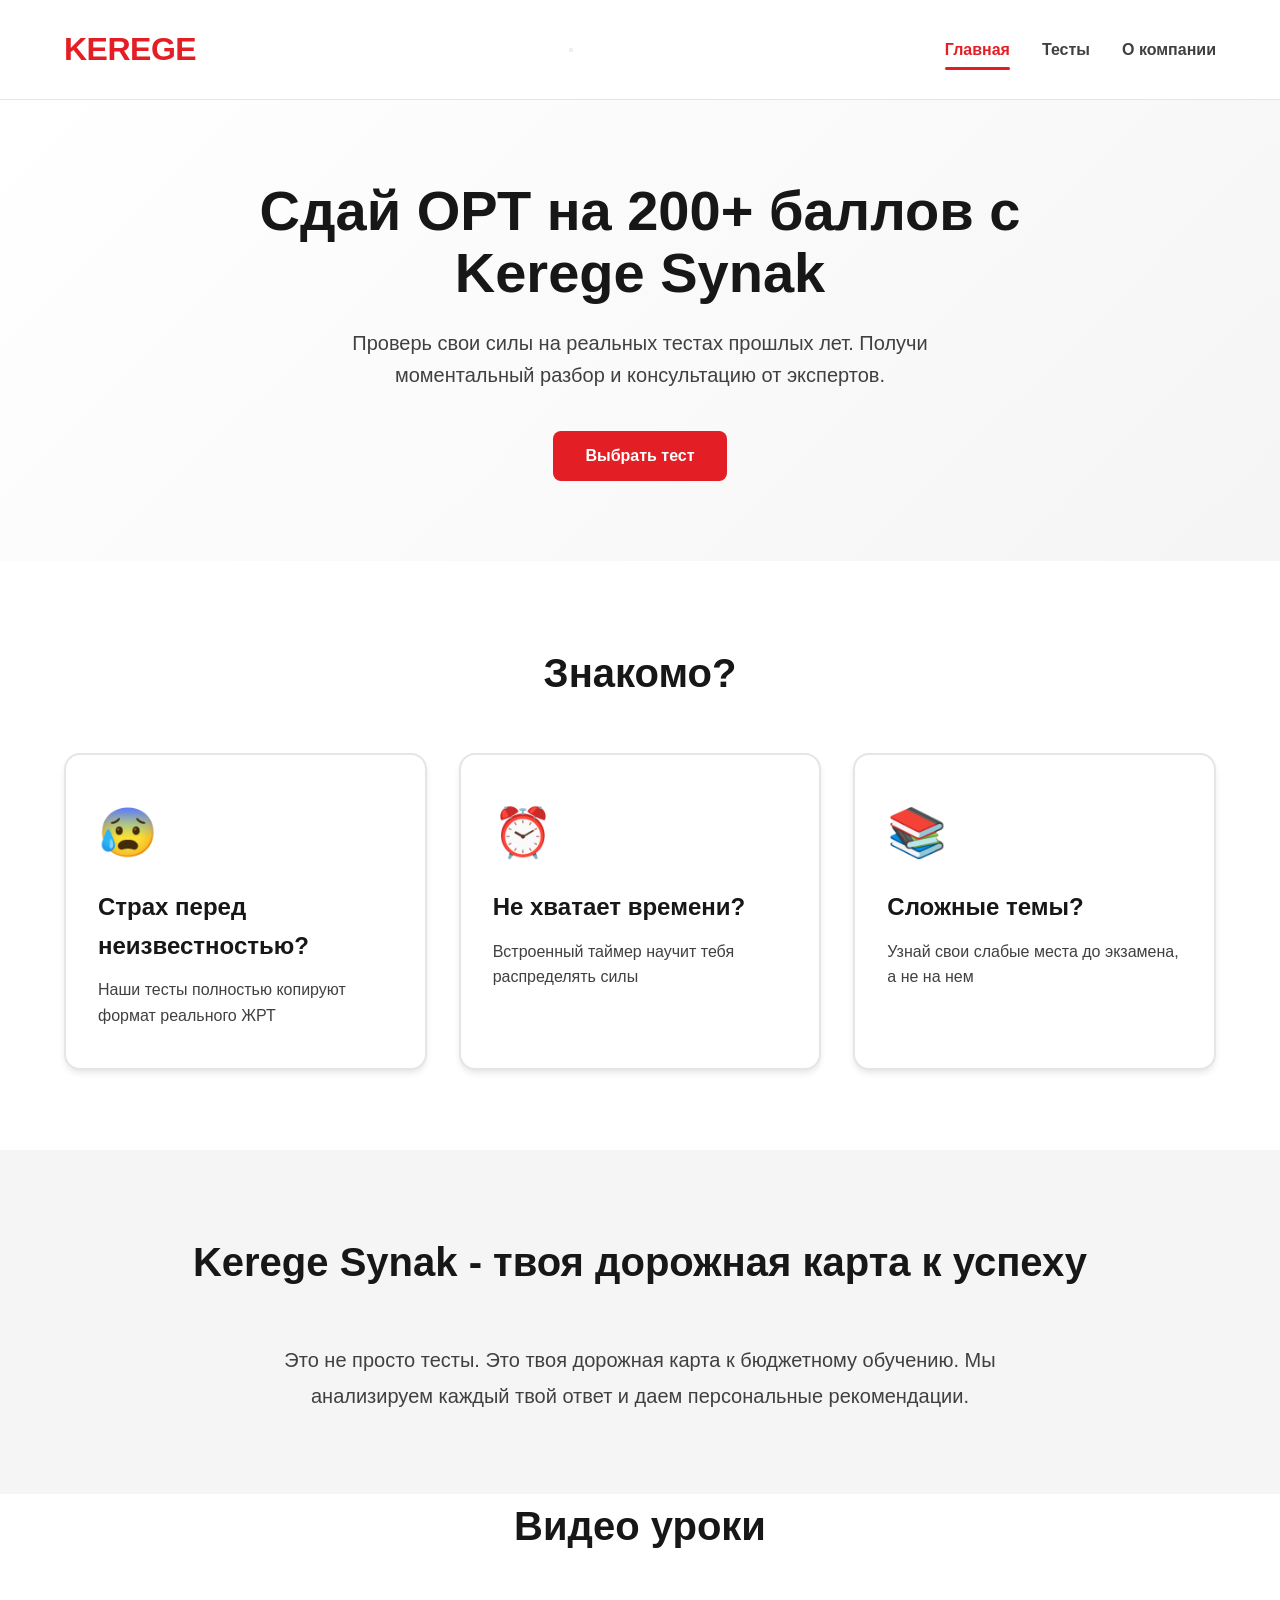
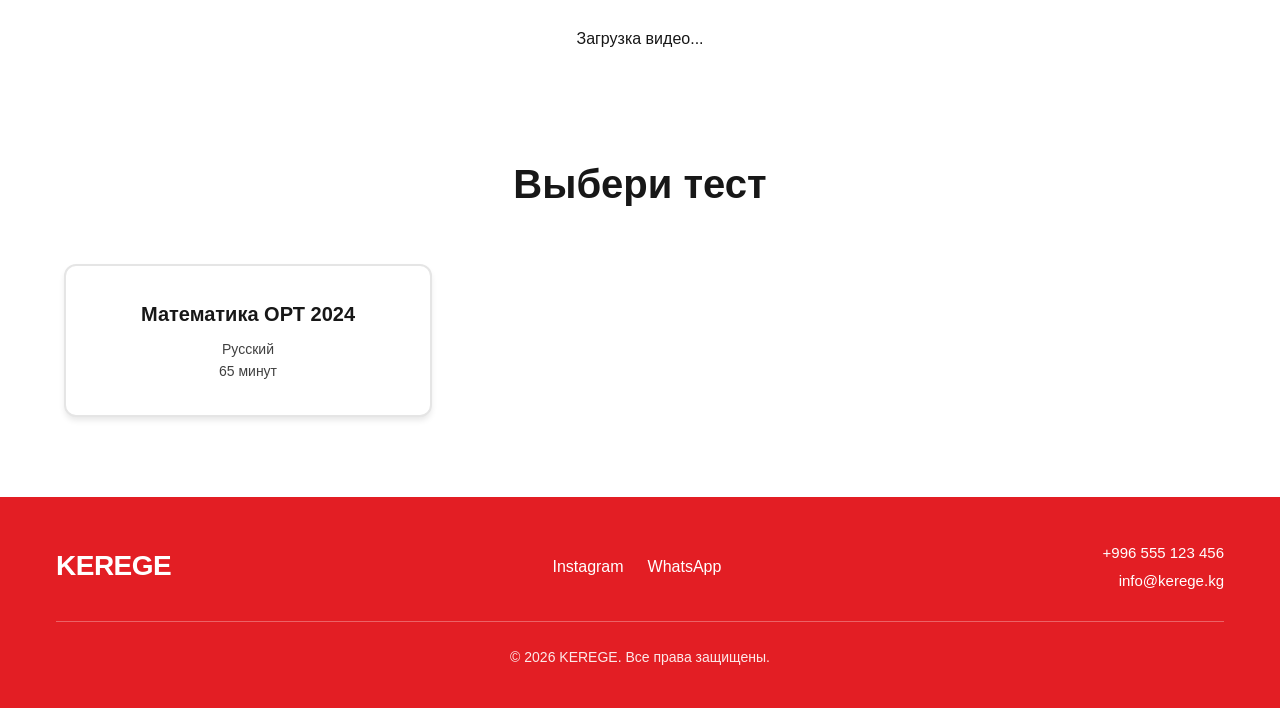
==== index.html @ 8075ab3e "Fix: Add password visibility toggle and improve admin login debugging" ====
<!DOCTYPE html>
<html lang="ru">

<head>
    <meta charset="UTF-8">
    <meta name="viewport" content="width=device-width, initial-scale=1.0">
    <meta http-equiv="Content-Security-Policy"
        content="default-src 'self'; script-src 'self' 'unsafe-eval' 'unsafe-inline' https://cdn.jsdelivr.net; style-src 'self' 'unsafe-inline' https://fonts.googleapis.com; font-src 'self' https://fonts.gstatic.com; img-src 'self' data: https:; connect-src 'self' https://*.supabase.co https://cdn.jsdelivr.net;">
    <title>KEREGE Synak - Подготовка к ОРТ</title>
    <meta name="description"
        content="Сдай ОРТ на 200+ баллов с KEREGE Synak. Проверь свои силы на реальных тестах прошлых лет.">
    <link rel="stylesheet" href="styles.css">
    <link rel="preconnect" href="https://fonts.googleapis.com">
    <link rel="preconnect" href="https://fonts.gstatic.com" crossorigin>
    <link href="https://fonts.googleapis.com/css2?family=Inter:wght@400;500;600;700;800&display=swap" rel="stylesheet">

    <!-- Supabase Client -->
    <script src="https://cdn.jsdelivr.net/npm/@supabase/supabase-js@2"></script>
</head>

<body>
    <!-- Landing Page -->
    <div id="landing-page" class="page active">
        <!-- Header -->
        <header class="header">
            <div class="container">
                <div class="header-content">
                    <div class="logo">KEREGE</div>

                    <!-- Burger Menu Button -->
                    <button class="burger-menu" onclick="toggleMobileMenu()" aria-label="Меню">
                        <span></span>
                        <span></span>
                        <span></span>
                    </button>

                    <nav class="nav-menu">
                        <a href="#" onclick="showHome()" class="nav-link active">Главная</a>
                        <a href="#tests" onclick="scrollToTests()" class="nav-link">Тесты</a>
                        <a href="#about" onclick="showAbout()" class="nav-link">О компании</a>
                    </nav>
                </div>
            </div>
        </header>

        <!-- Hero Section -->
        <section class="hero">
            <div class="container">
                <h1 class="hero-title">Сдай ОРТ на 200+ баллов с Kerege Synak</h1>
                <p class="hero-subtitle">Проверь свои силы на реальных тестах прошлых лет. Получи моментальный разбор и
                    консультацию от экспертов.</p>
                <button class="btn btn-primary" onclick="scrollToTests()">Выбрать тест</button>
            </div>
        </section>

        <!-- Problems Section -->
        <section class="problems">
            <div class="container">
                <h2 class="section-title">Знакомо?</h2>
                <div class="cards-grid">
                    <div class="card">
                        <div class="card-icon">😰</div>
                        <h3 class="card-title">Страх перед неизвестностью?</h3>
                        <p class="card-text">Наши тесты полностью копируют формат реального ЖРТ</p>
                    </div>
                    <div class="card">
                        <div class="card-icon">⏰</div>
                        <h3 class="card-title">Не хватает времени?</h3>
                        <p class="card-text">Встроенный таймер научит тебя распределять силы</p>
                    </div>
                    <div class="card">
                        <div class="card-icon">📚</div>
                        <h3 class="card-title">Сложные темы?</h3>
                        <p class="card-text">Узнай свои слабые места до экзамена, а не на нем</p>
                    </div>
                </div>
            </div>
        </section>

        <!-- Solution Section -->
        <section class="solution">
            <div class="container">
                <h2 class="section-title">Kerege Synak - твоя дорожная карта к успеху</h2>
                <p class="solution-text">Это не просто тесты. Это твоя дорожная карта к бюджетному обучению. Мы
                    анализируем каждый твой ответ и даем персональные рекомендации.</p>
            </div>
        </section>
        <!-- Video Section -->
        <section class="video-section" id="videos-section">
            <div class="container">
                <h2 class="section-title">Видео уроки</h2>
                <div id="videos-list" class="videos-grid">
                    <div class="video-card" style="padding: 20px; text-align: center;">
                        <p>Загрузка видео...</p>
                    </div>
                </div>
            </div>
        </section>

        <!-- Test Selection Section -->
        <section class="test-selection" id="test-selection">
            <div class="container">
                <h2 class="section-title">Выбери тест</h2>
                <div id="tests-list" class="tests-grid">
                    <div class="test-card loading">
                        <p>Загрузка тестов...</p>
                    </div>
                </div>
            </div>
        </section>
    </div>

    <!-- About Company Page -->
    <div id="about-page" class="page">
        <!-- Header -->
        <header class="header">
            <div class="container">
                <div class="header-content">
                    <div class="logo">Kerege</div>

                    <!-- Burger Menu Button -->
                    <button class="burger-menu" onclick="toggleMobileMenu()" aria-label="Меню">
                        <span></span>
                        <span></span>
                        <span></span>
                    </button>

                    <nav class="nav-menu">
                        <a href="#" onclick="showHome()" class="nav-link">Главная</a>
                        <a href="#tests" onclick="scrollToTests()" class="nav-link">Тесты</a>
                        <a href="#about" onclick="showAbout()" class="nav-link active">О компании</a>
                    </nav>
                </div>
            </div>
        </header>

        <!-- About Hero -->
        <section class="about-hero">
            <div class="container">
                <div class="about-hero-content">
                    <h1 class="about-title">Центр подготовки «KEREGE»</h1>
                    <p class="about-slogan">Твой путь к успеху начинается здесь</p>
                </div>
            </div>
        </section>

        <!-- About Us Section -->
        <section class="about-us">
            <div class="container">
                <h2 class="section-title">О нас</h2>
                <div class="about-content">
                    <p class="about-description">
                        <strong>KEREGE</strong>- это профессиональный центр подготовки к ОРТ/ЖРТ, который
                        помогает
                        абитуриентам Кыргызстана успешно сдать экзамены и поступить в лучшие вузы страны.
                    </p>
                    <p class="about-description">
                        Наша миссия - сделать качественную подготовку к ОРТ доступной каждому студенту. Мы используем
                        реальные тесты прошлых лет, предоставляем детальный анализ результатов и индивидуальные
                        рекомендации для улучшения показателей.
                    </p>
                </div>

                <!-- Stats -->
                <div class="stats-grid">
                    <div class="stat-card">
                        <div class="stat-number">2020</div>
                        <div class="stat-label">Год основания</div>
                    </div>
                    <div class="stat-card">
                        <div class="stat-number">5+</div>
                        <div class="stat-label">Лет на рынке</div>
                    </div>
                    <div class="stat-card">
                        <div class="stat-number">1000+</div>
                        <div class="stat-label">Успешных выпускников</div>
                    </div>
                    <div class="stat-card">
                        <div class="stat-number">180+</div>
                        <div class="stat-label">Средний балл ОРТ</div>
                    </div>
                </div>
            </div>
        </section>

        <!-- Team Section -->
        <section class="team-section">
            <div class="container">
                <h2 class="section-title">Наша команда</h2>
                <p class="section-subtitle">Профессиональные преподаватели с многолетним опытом</p>

                <div class="team-grid">
                    <div class="team-card">
                        <div class="team-photo">
                            <div class="team-avatar">👨‍🏫</div>
                        </div>
                        <h3 class="team-name">Азамат Исаков</h3>
                        <p class="team-subject">Математика</p>
                        <p class="team-experience">10+ лет опыта</p>
                        <p class="team-achievement">Более 200 студентов набрали 190+ баллов</p>
                    </div>

                    <div class="team-card">
                        <div class="team-photo">
                            <div class="team-avatar">👩‍🏫</div>
                        </div>
                        <h3 class="team-name">Айгуль Токтогулова</h3>
                        <p class="team-subject">Логика и Аналогии</p>
                        <p class="team-experience">8+ лет опыта</p>
                        <p class="team-achievement">Автор уникальной методики решения аналогий</p>
                    </div>

                    <div class="team-card">
                        <div class="team-photo">
                            <div class="team-avatar">👨‍💼</div>
                        </div>
                        <h3 class="team-name">Бекжан Осмонов</h3>
                        <p class="team-subject">Методист и координатор</p>
                        <p class="team-experience">12+ лет опыта</p>
                        <p class="team-achievement">Разработал систему персонализированной подготовки</p>
                    </div>

                    <div class="team-card">
                        <div class="team-photo">
                            <div class="team-avatar">👩‍💻</div>
                        </div>
                        <h3 class="team-name">Гульнара Асанова</h3>
                        <p class="team-subject">Чтение и Грамматика</p>
                        <p class="team-experience">7+ лет опыта</p>
                        <p class="team-achievement">Эксперт по текстовым заданиям ОРТ</p>
                    </div>
                </div>
            </div>
        </section>

        <!-- Contact Section -->
        <section class="contact-section">
            <div class="container">
                <div class="contact-content">
                    <h2 class="section-title">Свяжитесь с нами</h2>
                    <p class="contact-subtitle">Готовы начать подготовку? Мы всегда на связи!</p>

                    <div class="social-links">
                        <a href="https://instagram.com/kerege.synak" target="_blank" class="social-link instagram">
                            <svg width="24" height="24" viewBox="0 0 24 24" fill="currentColor">
                                <path
                                    d="M12 2.163c3.204 0 3.584.012 4.85.07 3.252.148 4.771 1.691 4.919 4.919.058 1.265.069 1.645.069 4.849 0 3.205-.012 3.584-.069 4.849-.149 3.225-1.664 4.771-4.919 4.919-1.266.058-1.644.07-4.85.07-3.204 0-3.584-.012-4.849-.07-3.26-.149-4.771-1.699-4.919-4.92-.058-1.265-.07-1.644-.07-4.849 0-3.204.013-3.583.07-4.849.149-3.227 1.664-4.771 4.919-4.919 1.266-.057 1.645-.069 4.849-.069zm0-2.163c-3.259 0-3.667.014-4.947.072-4.358.2-6.78 2.618-6.98 6.98-.059 1.281-.073 1.689-.073 4.948 0 3.259.014 3.668.072 4.948.2 4.358 2.618 6.78 6.98 6.98 1.281.058 1.689.072 4.948.072 3.259 0 3.668-.014 4.948-.072 4.354-.2 6.782-2.618 6.979-6.98.059-1.28.073-1.689.073-4.948 0-3.259-.014-3.667-.072-4.947-.196-4.354-2.617-6.78-6.979-6.98-1.281-.059-1.69-.073-4.949-.073zm0 5.838c-3.403 0-6.162 2.759-6.162 6.162s2.759 6.163 6.162 6.163 6.162-2.759 6.162-6.163c0-3.403-2.759-6.162-6.162-6.162zm0 10.162c-2.209 0-4-1.79-4-4 0-2.209 1.791-4 4-4s4 1.791 4 4c0 2.21-1.791 4-4 4zm6.406-11.845c-.796 0-1.441.645-1.441 1.44s.645 1.44 1.441 1.44c.795 0 1.439-.645 1.439-1.44s-.644-1.44-1.439-1.44z" />
                            </svg>
                            Instagram
                        </a>
                        <a href="https://wa.me/996555123456" target="_blank" class="social-link whatsapp">
                            <svg width="24" height="24" viewBox="0 0 24 24" fill="currentColor">
                                <path
                                    d="M17.472 14.382c-.297-.149-1.758-.867-2.03-.967-.273-.099-.471-.148-.67.15-.197.297-.767.966-.94 1.164-.173.199-.347.223-.644.075-.297-.15-1.255-.463-2.39-1.475-.883-.788-1.48-1.761-1.653-2.059-.173-.297-.018-.458.13-.606.134-.133.298-.347.446-.52.149-.174.198-.298.298-.497.099-.198.05-.371-.025-.52-.075-.149-.669-1.612-.916-2.207-.242-.579-.487-.5-.669-.51-.173-.008-.371-.01-.57-.01-.198 0-.52.074-.792.372-.272.297-1.04 1.016-1.04 2.479 0 1.462 1.065 2.875 1.213 3.074.149.198 2.096 3.2 5.077 4.487.709.306 1.262.489 1.694.625.712.227 1.36.195 1.871.118.571-.085 1.758-.719 2.006-1.413.248-.694.248-1.289.173-1.413-.074-.124-.272-.198-.57-.347m-5.421 7.403h-.004a9.87 9.87 0 01-5.031-1.378l-.361-.214-3.741.982.998-3.648-.235-.374a9.86 9.86 0 01-1.51-5.26c.001-5.45 4.436-9.884 9.888-9.884 2.64 0 5.122 1.03 6.988 2.898a9.825 9.825 0 012.893 6.994c-.003 5.45-4.437 9.884-9.885 9.884m8.413-18.297A11.815 11.815 0 0012.05 0C5.495 0 .16 5.335.157 11.892c0 2.096.547 4.142 1.588 5.945L.057 24l6.305-1.654a11.882 11.882 0 005.683 1.448h.005c6.554 0 11.89-5.335 11.893-11.893a11.821 11.821 0 00-3.48-8.413Z" />
                            </svg>
                            WhatsApp
                        </a>
                    </div>

                    <a href="tel:+996555123456" class="btn btn-primary btn-call">
                        <svg width="24" height="24" viewBox="0 0 24 24" fill="currentColor" style="margin-right: 8px;">
                            <path
                                d="M20.01 15.38c-1.23 0-2.42-.2-3.53-.56-.35-.12-.74-.03-1.01.24l-1.57 1.97c-2.83-1.35-5.48-3.9-6.89-6.83l1.95-1.66c.27-.28.35-.67.24-1.02-.37-1.11-.56-2.3-.56-3.53 0-.54-.45-.99-.99-.99H4.19C3.65 3 3 3.24 3 3.99 3 13.28 10.73 21 20.01 21c.71 0 .99-.63.99-1.18v-3.45c0-.54-.45-.99-.99-.99z" />
                        </svg>
                        Позвонить сейчас
                    </a>

                    <p class="contact-info">+996 555 123 456</p>
                    <p class="contact-address">г. Бишкек, ул. Примерная, 123</p>
                </div>
            </div>
        </section>
    </div>

    <!-- Lead Form Modal -->
    <div id="lead-modal" class="modal">
        <div class="modal-content">
            <span class="close" onclick="closeLeadForm()">&times;</span>
            <h2 class="modal-title">Начни свой путь к успеху</h2>
            <p class="modal-subtitle">Чтобы начать, заполни данные. Мы отправим подробный анализ твоих результатов тебе
                в WhatsApp</p>
            <form id="lead-form" onsubmit="submitLeadForm(event)">
                <div class="form-group">
                    <label for="firstName">Имя</label>
                    <input type="text" id="firstName" name="firstName" required>
                </div>
                <div class="form-group">
                    <label for="lastName">Фамилия</label>
                    <input type="text" id="lastName" name="lastName" required>
                </div>
                <div class="form-group">
                    <label for="whatsapp">Номер WhatsApp</label>
                    <input type="tel" id="whatsapp" name="whatsapp" placeholder="+996 ___ __ __ __" required>
                </div>
                <button type="submit" class="btn btn-primary">Начать тест</button>
            </form>
        </div>
    </div>

    <!-- Test Interface -->
    <div id="test-page" class="page">
        <div class="test-header">
            <div class="container">
                <div class="test-info">
                    <h2 id="test-title">Тест</h2>
                    <div class="timer" id="timer">45:00</div>
                </div>
            </div>
        </div>
        <div class="test-container">
            <div class="test-image-section">
                <img id="test-image" src="" alt="Тест" onclick="zoomImage()">
                <div id="image-modal" class="image-modal" onclick="closeZoom()">
                    <span class="close-zoom">&times;</span>
                    <img id="zoomed-image" src="" alt="Увеличенное изображение">
                </div>
            </div>
            <div class="answer-section">
                <h3>Введите ваши ответы</h3>
                <div id="answer-grid" class="answer-grid">
                    <!-- Generated dynamically -->
                </div>
                <button class="btn btn-primary" onclick="submitTest()">Завершить тест</button>
            </div>
        </div>
    </div>

    <!-- jsPDF for Certificates -->

    <!-- Admin Panel -->
    <div id="admin-page" class="page">
        <div class="admin-container">
            <div class="admin-header">
                <h1>Админ-панель Kerege</h1>
                <button class="btn btn-secondary" onclick="redirectToLanding()">На главную</button>
            </div>

            <div id="admin-login" class="admin-login">
                <h2>Вход в админ-панель</h2>
                <form onsubmit="adminLogin(event)">
                    <div class="form-group">
                        <label for="admin-password">Пароль</label>
                        <div style="position: relative;">
                            <input type="password" id="admin-password" required style="padding-right: 45px;">
                            <button type="button" onclick="togglePasswordVisibility()"
                                style="position: absolute; right: 10px; top: 50%; transform: translateY(-50%); background: none; border: none; cursor: pointer; font-size: 18px; padding: 5px;">
                                <span id="password-toggle-icon">👁️</span>
                            </button>
                        </div>
                    </div>
                    <button type="submit" class="btn btn-primary">Войти</button>
                </form>
            </div>

            <div id="admin-content" class="admin-content" style="display: none;">

                <!-- CRM / Results Section -->
                <div class="admin-section">
                    <h2>📊 Результаты студентов (CRM)</h2>
                    <div class="crm-controls" style="display: flex; gap: 10px; margin-bottom: 20px;">
                        <input type="text" id="crm-search" placeholder="Поиск по имени или телефону..."
                            onkeyup="filterResults()"
                            style="padding: 10px; flex: 1; border: 1px solid #ddd; border-radius: 6px;">
                        <button class="btn btn-primary" onclick="loadStudentResults()">Обновить</button>
                    </div>
                    <div class="table-container" style="overflow-x: auto;">
                        <table id="results-table" style="width: 100%; border-collapse: collapse;">
                            <thead>
                                <tr style="background: #f5f5f5; text-align: left;">
                                    <th style="padding: 12px; border-bottom: 2px solid #ddd;">Дата</th>
                                    <th style="padding: 12px; border-bottom: 2px solid #ddd;">Студент</th>
                                    <th style="padding: 12px; border-bottom: 2px solid #ddd;">Родитель</th>
                                    <th style="padding: 12px; border-bottom: 2px solid #ddd;">Регион</th>
                                    <th style="padding: 12px; border-bottom: 2px solid #ddd;">Тест</th>
                                    <th style="padding: 12px; border-bottom: 2px solid #ddd;">Балл ОРТ</th>
                                    <th style="padding: 12px; border-bottom: 2px solid #ddd;">Действия</th>
                                </tr>
                            </thead>
                            <tbody id="results-body">
                                <!-- Populated via JS -->
                            </tbody>
                        </table>
                    </div>
                </div>

                <div class="admin-section">
                    <h2>Загрузить новый тест</h2>
                    <form id="upload-test-form" onsubmit="uploadTest(event)">
                        <div class="form-group">
                            <label for="test-name">Название теста</label>
                            <input type="text" id="test-name" required placeholder="Например: Математика 2024">
                        </div>
                        <div class="form-group">
                            <label for="test-language">Язык</label>
                            <select id="test-language" required>
                                <option value="RU">Русский</option>
                                <option value="KG">Кыргызский</option>
                            </select>
                        </div>
                        <div class="form-group">
                            <label for="test-duration">Длительность (минуты)</label>
                            <input type="number" id="test-duration" required value="45" min="1">
                        </div>
                        <div class="form-group">
                            <label for="test-photo">Фото теста</label>
                            <input type="file" id="test-photo" accept="image/*" required>
                        </div>
                        <div class="form-group">
                            <label for="answer-key">Ключ ответов (через запятую, например: A,B,C,D,E,A,B...)</label>
                            <textarea id="answer-key" required placeholder="A,B,C,D,E,A,B,C,D,E" rows="3"></textarea>
                        </div>

                        <!-- ORT-Specific Fields -->
                        <div class="form-group">
                            <label for="test-type">Тип теста (ORT структура)</label>
                            <select id="test-type">
                                <option value="standard">Стандартный (без разделов)</option>
                                <option value="math">Математика ОРТ (2 части + перерыв)</option>
                                <option value="kyrgyz">Кыргызский язык (3 раздела + перерывы)</option>
                            </select>
                        </div>

                        <div class="form-group">
                            <label for="question-topics">Темы вопросов (JSON массив)</label>
                            <textarea id="question-topics" placeholder='["Алгебра","Геометрия","Дроби",...]'
                                rows="2"></textarea>
                            <small style="color: #666; font-size: 12px;">Опционально: список тем для каждого
                                вопроса</small>
                        </div>

                        <div class="form-group">
                            <label for="question-weights">Веса вопросов (JSON массив)</label>
                            <textarea id="question-weights" placeholder='[1,1,2,1,1,...]' rows="2"></textarea>
                            <small style="color: #666; font-size: 12px;">Опционально: вес каждого вопроса (по умолчанию
                                1)</small>
                        </div>

                        <button type="submit" class="btn btn-primary">Загрузить тест</button>
                    </form>
                </div>

                <div class="admin-section">
                    <h2>Загруженные тесты</h2>
                    <div id="admin-tests-list">
                        <p>Загрузка...</p>
                    </div>
                </div>

                <!-- Video Management Section -->
                <div class="admin-section" style="margin-top: 40px; border-top: 1px solid #eee; padding-top: 20px;">
                    <h2>Управление видео уроками</h2>
                    <div class="admin-form-container">
                        <form id="video-form" onsubmit="event.preventDefault(); saveVideo()">
                            <div class="form-group">
                                <label>Название видео</label>
                                <input type="text" id="video-title" required
                                    placeholder="Например: Разбор математики 2024">
                            </div>
                            <div class="form-group">
                                <label>Ссылка на YouTube</label>
                                <input type="text" id="video-url" required placeholder="https://youtu.be/...">
                            </div>
                            <div class="form-group">
                                <label>Язык</label>
                                <select id="video-language">
                                    <option value="RU">Русский</option>
                                    <option value="KG">Кыргызча</option>
                                </select>
                            </div>
                            <button type="submit" class="btn btn-primary" style="background-color: #E31E24;">Добавить
                                видео</button>
                        </form>
                    </div>
                    <div id="admin-videos-list" style="margin-top: 20px;">
                        <p>Загрузка видео...</p>
                    </div>
                </div>
            </div>
        </div>
    </div>

    <!-- Success Modal -->
    <div id="success-modal" class="modal">
        <div class="modal-content success-content">
            <h2>✅ Готово!</h2>
            <p>Твой результат передан эксперту Kerege. Ожидай сообщение в WhatsApp</p>
            <button class="btn btn-primary" onclick="closeSuccessModal()">Вернуться на главную</button>
        </div>
    </div>

    <!-- Footer -->
    <footer class="footer">
        <div class="container">
            <div class="footer-content">
                <div class="footer-logo">Kerege</div>
                <div class="footer-links">
                    <a href="https://instagram.com/kerege.kg" target="_blank" class="footer-link">Instagram</a>
                    <a href="https://wa.me/996555123456" target="_blank" class="footer-link">WhatsApp</a>
                </div>
                <div class="footer-contact">
                    <p>+996 555 123 456</p>
                    <p>info@kerege.kg</p>
                </div>
            </div>
            <div class="footer-bottom">
                <p>&copy; 2026 KEREGE. Все права защищены.</p>
            </div>
        </div>
    </footer>

    <script src="https://cdn.jsdelivr.net/npm/jspdf@2.5.1/dist/jspdf.umd.min.js"></script>
    <script src="https://cdn.jsdelivr.net/npm/html2canvas@1.4.1/dist/html2canvas.min.js"></script>

    <!-- Supabase Client -->
    <script src="https://cdn.jsdelivr.net/npm/@supabase/supabase-js@2"></script>

    <!-- Scripts -->
    <script src="ort_functions.js"></script>
    <script src="success_modal.js"></script>
    <script src="app.js"></script>
    <script src="admin.js"></script>
</body>

</html>
---- styles.css ----
/* Reset and Base Styles */
* {
    margin: 0;
    padding: 0;
    box-sizing: border-box;
}

:root {
    --primary-red: #E31E24;
    --white: #FFFFFF;
    --black: #000000;
    --gray-100: #F5F5F5;
    --gray-200: #E5E5E5;
    --gray-300: #D4D4D4;
    --gray-700: #404040;
    --gray-900: #171717;
    --shadow-sm: 0 1px 2px 0 rgba(0, 0, 0, 0.05);
    --shadow-md: 0 4px 6px -1px rgba(0, 0, 0, 0.1);
    --shadow-lg: 0 10px 15px -3px rgba(0, 0, 0, 0.1);
    --shadow-xl: 0 20px 25px -5px rgba(0, 0, 0, 0.1);
}

body {
    font-family: 'Inter', -apple-system, BlinkMacSystemFont, 'Segoe UI', Roboto, sans-serif;
    background-color: var(--white);
    color: var(--gray-900);
    line-height: 1.6;
    overflow-x: hidden;
}

.container {
    max-width: 1200px;
    margin: 0 auto;
    padding: 0 24px;
}

/* Page Management */
.page {
    display: none;
}

.page.active {
    display: block;
}

/* Header */
.header {
    padding: 24px 0;
    border-bottom: 1px solid var(--gray-200);
}

.logo {
    font-size: 32px;
    font-weight: 800;
    color: var(--primary-red);
    letter-spacing: -0.5px;
}

/* Hero Section */
.hero {
    padding: 80px 0;
    text-align: center;
    background: linear-gradient(135deg, var(--white) 0%, var(--gray-100) 100%);
}

.hero-title {
    font-size: 56px;
    font-weight: 800;
    line-height: 1.1;
    margin-bottom: 24px;
    color: var(--gray-900);
    max-width: 900px;
    margin-left: auto;
    margin-right: auto;
}

.hero-subtitle {
    font-size: 20px;
    color: var(--gray-700);
    max-width: 700px;
    margin: 0 auto 40px;
    line-height: 1.6;
}

/* Buttons */
.btn {
    padding: 16px 32px;
    font-size: 16px;
    font-weight: 600;
    border: none;
    border-radius: 8px;
    cursor: pointer;
    transition: all 0.3s ease;
    font-family: inherit;
}

.btn-primary {
    background-color: var(--primary-red);
    color: var(--white);
}

.btn-primary:hover {
    background-color: #C01A1F;
    transform: translateY(-2px);
    box-shadow: var(--shadow-lg);
}

.btn-secondary {
    background-color: var(--gray-200);
    color: var(--gray-900);
}

.btn-secondary:hover {
    background-color: var(--gray-300);
}

/* Sections */
.section-title {
    font-size: 40px;
    font-weight: 700;
    text-align: center;
    margin-bottom: 48px;
    color: var(--gray-900);
}

.problems {
    padding: 80px 0;
}

.cards-grid {
    display: grid;
    grid-template-columns: repeat(auto-fit, minmax(300px, 1fr));
    gap: 32px;
}

.card {
    background: var(--white);
    padding: 40px 32px;
    border-radius: 16px;
    box-shadow: var(--shadow-md);
    transition: all 0.3s ease;
    border: 2px solid var(--gray-200);
}

.card:hover {
    transform: translateY(-8px);
    box-shadow: var(--shadow-xl);
    border-color: var(--primary-red);
}

.card-icon {
    font-size: 48px;
    margin-bottom: 16px;
}

.card-title {
    font-size: 24px;
    font-weight: 700;
    margin-bottom: 12px;
    color: var(--gray-900);
}

.card-text {
    font-size: 16px;
    color: var(--gray-700);
    line-height: 1.6;
}

/* Solution Section */
.solution {
    padding: 80px 0;
    background-color: var(--gray-100);
}

.solution-text {
    font-size: 20px;
    text-align: center;
    max-width: 800px;
    margin: 0 auto;
    color: var(--gray-700);
    line-height: 1.8;
}

/* Test Selection */
.test-selection {
    padding: 80px 0;
}

.tests-grid {
    display: grid;
    grid-template-columns: repeat(auto-fill, minmax(280px, 1fr));
    gap: 24px;
}

.test-card {
    background: var(--white);
    padding: 32px 24px;
    border-radius: 12px;
    box-shadow: var(--shadow-md);
    cursor: pointer;
    transition: all 0.3s ease;
    border: 2px solid var(--gray-200);
    text-align: center;
}

.test-card:hover {
    transform: translateY(-4px);
    box-shadow: var(--shadow-lg);
    border-color: var(--primary-red);
}

.test-card h3 {
    font-size: 20px;
    font-weight: 700;
    margin-bottom: 8px;
    color: var(--gray-900);
}

.test-card p {
    font-size: 14px;
    color: var(--gray-700);
}

.test-card.loading {
    cursor: default;
}

.test-card.loading:hover {
    transform: none;
    border-color: var(--gray-200);
}

/* Modal */
.modal {
    display: none;
    position: fixed;
    z-index: 1000;
    left: 0;
    top: 0;
    width: 100%;
    height: 100%;
    background-color: rgba(0, 0, 0, 0.5);
    backdrop-filter: blur(4px);
}

.modal.active {
    display: flex;
    align-items: center;
    justify-content: center;
}

.modal-content {
    background-color: var(--white);
    padding: 48px;
    border-radius: 16px;
    max-width: 500px;
    width: 90%;
    box-shadow: var(--shadow-xl);
    position: relative;
    animation: slideUp 0.3s ease;
}

@keyframes slideUp {
    from {
        opacity: 0;
        transform: translateY(20px);
    }

    to {
        opacity: 1;
        transform: translateY(0);
    }
}

.close {
    position: absolute;
    right: 24px;
    top: 24px;
    font-size: 32px;
    font-weight: 300;
    color: var(--gray-700);
    cursor: pointer;
    transition: color 0.3s ease;
}

.close:hover {
    color: var(--primary-red);
}

.modal-title {
    font-size: 28px;
    font-weight: 700;
    margin-bottom: 12px;
    color: var(--gray-900);
}

.modal-subtitle {
    font-size: 16px;
    color: var(--gray-700);
    margin-bottom: 32px;
    line-height: 1.6;
}

/* Forms */
.form-group {
    margin-bottom: 24px;
}

.form-group label {
    display: block;
    font-weight: 600;
    margin-bottom: 8px;
    color: var(--gray-900);
}

.form-group input,
.form-group select,
.form-group textarea {
    width: 100%;
    padding: 12px 16px;
    font-size: 16px;
    border: 2px solid var(--gray-200);
    border-radius: 8px;
    font-family: inherit;
    transition: border-color 0.3s ease;
}

.form-group input:focus,
.form-group select:focus,
.form-group textarea:focus {
    outline: none;
    border-color: var(--primary-red);
}

.form-group textarea {
    resize: vertical;
}

/* Test Interface */
.test-header {
    background-color: var(--white);
    border-bottom: 2px solid var(--gray-200);
    padding: 24px 0;
    position: sticky;
    top: 0;
    z-index: 100;
}

.test-info {
    display: flex;
    justify-content: space-between;
    align-items: center;
}

.test-info h2 {
    font-size: 24px;
    font-weight: 700;
    color: var(--gray-900);
}

.timer {
    font-size: 32px;
    font-weight: 700;
    color: var(--primary-red);
    font-variant-numeric: tabular-nums;
}

.test-container {
    display: grid;
    grid-template-columns: 1fr 400px;
    gap: 32px;
    padding: 32px 24px;
    max-width: 1400px;
    margin: 0 auto;
}

.test-image-section {
    position: relative;
}

/* Test Container - 2 Panel Layout (Desktop) */
.test-container {
    display: grid;
    gap: 32px;
    padding: 32px 0;
    max-width: 1400px;
    /* Wider container for 2-panel */
    margin: 0 auto;
}

@media (min-width: 1024px) {
    .test-container {
        grid-template-columns: 60% 40%;
        height: calc(100vh - 80px);
        /* Subtract header height */
        overflow: hidden;
        align-items: start;
        padding-bottom: 0;
    }

    .test-image-section {
        height: 100%;
        overflow-y: auto;
        padding-right: 16px;
        /* Custom Scrollbar */
        scrollbar-width: thin;
        scrollbar-color: var(--gray-400) var(--gray-200);
    }

    .answer-section {
        height: 100%;
        overflow-y: auto;
        position: static;
        /* Remove sticky, use scrollable container */
        padding: 24px;
        border-left: 1px solid var(--gray-200);
    }
}

.test-image-section img {
    width: 100%;
    height: auto;
    border-radius: 12px;
    box-shadow: var(--shadow-lg);
    cursor: zoom-in;
    transition: transform 0.3s ease;
}

.test-image-section img:hover {
    transform: scale(1.02);
}

/* Image Zoom Modal */
.image-modal {
    display: none;
    position: fixed;
    z-index: 2000;
    left: 0;
    top: 0;
    width: 100%;
    height: 100%;
    background-color: rgba(0, 0, 0, 0.95);
    cursor: zoom-out;
}

.image-modal.active {
    display: flex;
    align-items: center;
    justify-content: center;
}

.image-modal img {
    max-width: 95%;
    max-height: 95%;
    object-fit: contain;
    box-shadow: var(--shadow-xl);
}

.close-zoom {
    position: absolute;
    top: 24px;
    right: 40px;
    color: var(--white);
    font-size: 48px;
    font-weight: 300;
    cursor: pointer;
}

/* Answer Section */
.answer-section {
    background: var(--white);
    padding: 32px;
    border-radius: 12px;
    box-shadow: var(--shadow-md);
    /* Mobile defaults */
    position: relative;
    top: 0;
    height: auto;
}

.answer-section h3 {
    font-size: 20px;
    font-weight: 700;
    margin-bottom: 24px;
    color: var(--gray-900);
}

.answer-grid {
    display: grid;
    gap: 16px;
    margin-bottom: 32px;
    max-height: 60vh;
    overflow-y: auto;
    padding-right: 8px;
}

.answer-row {
    display: grid;
    grid-template-columns: 40px 1fr;
    gap: 12px;
    align-items: center;
}

.question-number {
    font-weight: 600;
    color: var(--gray-700);
    text-align: right;
}

.answer-options {
    display: flex;
    gap: 8px;
}

.answer-btn {
    width: 40px;
    height: 40px;
    border: 2px solid var(--gray-300);
    border-radius: 50%;
    background: var(--white);
    cursor: pointer;
    font-weight: 600;
    color: var(--gray-700);
    transition: all 0.2s ease;
    font-size: 14px;
}

.answer-btn:hover {
    border-color: var(--primary-red);
    transform: scale(1.1);
}

.answer-btn.selected {
    background-color: var(--primary-red);
    border-color: var(--primary-red);
    color: var(--white);
}

.answer-btn.previously-selected {
    background: transparent;
    border: 2px dashed var(--gray-400);
    color: var(--gray-500);
}

/* Admin Panel */
.admin-container {
    max-width: 1000px;
    margin: 0 auto;
    padding: 40px 24px;
}

.admin-header {
    display: flex;
    justify-content: space-between;
    align-items: center;
    margin-bottom: 40px;
}

.admin-header h1 {
    font-size: 32px;
    font-weight: 700;
    color: var(--gray-900);
}

.admin-login {
    max-width: 400px;
    margin: 80px auto;
    background: var(--white);
    padding: 48px;
    border-radius: 16px;
    box-shadow: var(--shadow-lg);
}

.admin-login h2 {
    font-size: 24px;
    font-weight: 700;
    margin-bottom: 32px;
    text-align: center;
}

.admin-section {
    background: var(--white);
    padding: 32px;
    border-radius: 12px;
    box-shadow: var(--shadow-md);
    margin-bottom: 32px;
}

.admin-section h2 {
    font-size: 24px;
    font-weight: 700;
    margin-bottom: 24px;
    color: var(--gray-900);
}

.admin-test-item {
    padding: 16px;
    border: 2px solid var(--gray-200);
    border-radius: 8px;
    margin-bottom: 12px;
}

.admin-test-item h4 {
    font-size: 18px;
    font-weight: 600;
    margin-bottom: 8px;
}

.admin-test-item p {
    font-size: 14px;
    color: var(--gray-700);
}

/* Success Modal */
.success-content {
    text-align: center;
}

.success-content h2 {
    font-size: 32px;
    margin-bottom: 16px;
    color: var(--gray-900);
}

.success-content p {
    font-size: 18px;
    color: var(--gray-700);
    margin-bottom: 32px;
}

/* Responsive Design */
@media (max-width: 768px) {
    .hero-title {
        font-size: 36px;
    }

    .hero-subtitle {
        font-size: 18px;
    }

    .section-title {
        font-size: 32px;
    }

    .test-container {
        grid-template-columns: 1fr;
    }

    .answer-section {
        position: static;
    }

    .modal-content {
        padding: 32px 24px;
    }

    .cards-grid {
        grid-template-columns: 1fr;
    }
}

/* Scrollbar Styling */
.answer-grid::-webkit-scrollbar {
    width: 8px;
}

.answer-grid::-webkit-scrollbar-track {
    background: var(--gray-100);
    border-radius: 4px;
}

.answer-grid::-webkit-scrollbar-thumb {
    background: var(--gray-300);
    border-radius: 4px;
}

.answer-grid::-webkit-scrollbar-thumb:hover {
    background: var(--gray-700);
}

/* Navigation Menu */
.header-content {
    display: flex;
    justify-content: space-between;
    align-items: center;
}

.nav-menu {
    display: flex;
    gap: 32px;
}

.nav-link {
    font-size: 16px;
    font-weight: 600;
    color: var(--gray-700);
    text-decoration: none;
    transition: color 0.3s ease;
    position: relative;
}

.nav-link:hover {
    color: var(--primary-red);
}

.nav-link.active {
    color: var(--primary-red);
}

.nav-link.active::after {
    content: '';
    position: absolute;
    bottom: -8px;
    left: 0;
    width: 100%;
    height: 3px;
    background-color: var(--primary-red);
    border-radius: 2px;
}

/* Break Screen Styles */
.break-screen {
    position: fixed;
    top: 0;
    left: 0;
    width: 100%;
    height: 100%;
    background: linear-gradient(135deg, var(--primary-red) 0%, #c41a1f 100%);
    display: flex;
    flex-direction: column;
    align-items: center;
    justify-content: center;
    z-index: 9999;
    color: var(--white);
}

.break-content {
    z-index: 10000;
    text-align: center;
}

.break-screen h1 {
    font-size: 48px;
    font-weight: 800;
    margin-bottom: 24px;
}

.break-timer {
    font-size: 96px;
    font-weight: 800;
    margin: 40px 0;
    font-variant-numeric: tabular-nums;
}

.break-message {
    font-size: 24px;
    opacity: 0.9;
    max-width: 600px;
    text-align: center;
}

/* Break Screen Advertisements */
.break-ad-banner {
    position: absolute;
    top: 20px;
    left: 50%;
    transform: translateX(-50%);
    background: white;
    padding: 12px;
    border-radius: 8px;
    box-shadow: 0 4px 12px rgba(0, 0, 0, 0.3);
    z-index: 10001;
    max-width: 728px;
    width: 90%;
}

.break-ad-banner .ad-label {
    font-size: 10px;
    color: #666;
    text-transform: uppercase;
    margin-bottom: 8px;
    font-weight: 600;
}

.break-center-ad {
    position: fixed;
    top: 50%;
    left: 50%;
    transform: translate(-50%, -50%);
    background: rgba(0, 0, 0, 0.95);
    padding: 24px;
    border-radius: 12px;
    box-shadow: 0 8px 32px rgba(0, 0, 0, 0.5);
    z-index: 10002;
    max-width: 640px;
    width: 90%;
}

.ad-video-container {
    position: relative;
}

.ad-video-container .ad-label {
    font-size: 12px;
    color: #fff;
    margin-bottom: 12px;
    text-align: center;
}

.ad-video-placeholder {
    position: relative;
    width: 100%;
    padding-bottom: 56.25%;
    /* 16:9 aspect ratio */
    background: #000;
    border-radius: 8px;
    overflow: hidden;
}

.ad-video-placeholder iframe {
    position: absolute;
    top: 0;
    left: 0;
    width: 100%;
    height: 100%;
}

.ad-skip-button {
    margin-top: 16px;
    padding: 12px 24px;
    background: var(--primary-red);
    color: white;
    border: none;
    border-radius: 8px;
    font-size: 16px;
    font-weight: 600;
    cursor: pointer;
    width: 100%;
    transition: all 0.3s ease;
}

.ad-skip-button:hover {
    background: #c41a1f;
    transform: scale(1.02);
}

.ad-skip-button:active {
    transform: scale(0.98);
}

/* Responsive adjustments */
@media (max-width: 768px) {
    .break-screen h1 {
        font-size: 32px;
    }

    .break-timer {
        font-size: 64px;
    }

    .break-message {
        font-size: 18px;
        padding: 0 20px;
    }

    .break-ad-banner {
        top: 10px;
        width: 95%;
    }

    .break-center-ad {
        width: 95%;
        padding: 16px;
    }
}

/* About Company Page */
.about-hero {
    padding: 80px 0 60px;
    background: linear-gradient(135deg, var(--primary-red) 0%, #C01A1F 100%);
    color: var(--white);
    text-align: center;
}

.about-title {
    font-size: 48px;
    font-weight: 800;
    margin-bottom: 16px;
}

.about-slogan {
    font-size: 20px;
    opacity: 0.95;
}

/* About Us Section */
.about-us {
    padding: 80px 0;
}

.about-content {
    max-width: 900px;
    margin: 0 auto 64px;
}

.about-description {
    font-size: 18px;
    line-height: 1.8;
    color: var(--gray-700);
    margin-bottom: 20px;
    text-align: center;
}

/* Stats Grid */
.stats-grid {
    display: grid;
    grid-template-columns: repeat(auto-fit, minmax(200px, 1fr));
    gap: 32px;
    margin-top: 48px;
}

.stat-card {
    text-align: center;
    padding: 32px 24px;
    background: var(--gray-100);
    border-radius: 12px;
    transition: all 0.3s ease;
}

.stat-card:hover {
    transform: translateY(-4px);
    box-shadow: var(--shadow-md);
}

.stat-number {
    font-size: 48px;
    font-weight: 800;
    color: var(--primary-red);
    margin-bottom: 8px;
}

.stat-label {
    font-size: 16px;
    color: var(--gray-700);
    font-weight: 600;
}

/* Team Section */
.team-section {
    padding: 80px 0;
    background-color: var(--gray-100);
}

.section-subtitle {
    text-align: center;
    font-size: 18px;
    color: var(--gray-700);
    margin-bottom: 48px;
    margin-top: -32px;
}

.team-grid {
    display: grid;
    grid-template-columns: repeat(auto-fit, minmax(280px, 1fr));
    gap: 32px;
}

.team-card {
    background: var(--white);
    padding: 32px 24px;
    border-radius: 12px;
    box-shadow: var(--shadow-md);
    text-align: center;
    transition: all 0.3s ease;
    border: 2px solid transparent;
}

.team-card:hover {
    transform: translateY(-8px);
    box-shadow: var(--shadow-xl);
    border-color: var(--primary-red);
}

.team-photo {
    margin-bottom: 20px;
}

.team-avatar {
    font-size: 80px;
    line-height: 1;
}

.team-name {
    font-size: 22px;
    font-weight: 700;
    margin-bottom: 8px;
    color: var(--gray-900);
}

.team-subject {
    font-size: 16px;
    color: var(--primary-red);
    font-weight: 600;
    margin-bottom: 8px;
}

.team-experience {
    font-size: 14px;
    color: var(--gray-700);
    margin-bottom: 12px;
    font-weight: 600;
}

.team-achievement {
    font-size: 14px;
    color: var(--gray-700);
    line-height: 1.6;
    font-style: italic;
}

/* Contact Section */
.contact-section {
    padding: 80px 0;
}

.contact-content {
    max-width: 700px;
    margin: 0 auto;
    text-align: center;
}

.contact-subtitle {
    font-size: 18px;
    color: var(--gray-700);
    margin-bottom: 40px;
    margin-top: -32px;
}

.social-links {
    display: flex;
    justify-content: center;
    gap: 20px;
    margin-bottom: 40px;
    flex-wrap: wrap;
}

.social-link {
    display: flex;
    align-items: center;
    gap: 10px;
    padding: 14px 28px;
    background: var(--white);
    color: var(--gray-900);
    text-decoration: none;
    border-radius: 10px;
    font-weight: 600;
    font-size: 16px;
    transition: all 0.3s ease;
    border: 2px solid var(--gray-200);
    box-shadow: var(--shadow-sm);
}

.social-link:hover {
    transform: translateY(-3px);
    box-shadow: var(--shadow-md);
}

.social-link.instagram:hover {
    border-color: #E1306C;
    color: #E1306C;
}

.social-link.whatsapp:hover {
    border-color: #25D366;
    color: #25D366;
}

.btn-call {
    display: inline-flex;
    align-items: center;
    justify-content: center;
    padding: 20px 48px;
    font-size: 18px;
    margin-bottom: 24px;
}

.contact-info {
    font-size: 20px;
    font-weight: 700;
    color: var(--gray-900);
    margin-bottom: 8px;
}

.contact-address {
    font-size: 16px;
    color: var(--gray-700);
}

/* Responsive Updates for About Page */
@media (max-width: 768px) {
    .nav-menu {
        gap: 16px;
    }

    .nav-link {
        font-size: 14px;
    }

    .about-title {
        font-size: 32px;
    }

    .about-slogan {
        font-size: 16px;
    }

    .stats-grid {
        grid-template-columns: repeat(2, 1fr);
        gap: 16px;
    }

    .stat-number {
        font-size: 36px;
    }

    .team-grid {
        grid-template-columns: 1fr;
    }

    .social-links {
        flex-direction: column;
        align-items: center;
    }

    .social-link {
        width: 100%;
        max-width: 300px;
        justify-content: center;
    }

    .btn-call {
        width: 100%;
        max-width: 300px;
    }

}

/* Footer Styles (Updated Red) */
.footer {
    background-color: #E31E24;
    /* Brand Red */
    color: #FFFFFF;
    padding: 40px 0;
    margin-top: auto;
}

.footer .container {
    max-width: 1200px;
    margin: 0 auto;
    padding: 0 16px;
}

.footer-content {
    display: flex;
    justify-content: space-between;
    align-items: center;
    flex-wrap: wrap;
    gap: 32px;
    padding-bottom: 24px;
}

.footer-logo {
    font-size: 28px;
    font-weight: 800;
    color: #FFFFFF;
    letter-spacing: -0.5px;
    text-transform: uppercase;
}

.footer-links {
    display: flex;
    gap: 24px;
}

.footer-link {
    color: #FFFFFF;
    text-decoration: none;
    font-size: 16px;
    transition: all 0.3s ease;
    font-weight: 500;
}

.footer-link:hover {
    opacity: 0.9;
    text-decoration: underline;
}

.footer-contact {
    text-align: right;
}

.footer-contact p {
    margin: 4px 0;
    font-size: 15px;
    color: #FFFFFF;
}

.footer-bottom {
    border-top: 1px solid rgba(255, 255, 255, 0.3);
    padding-top: 24px;
    text-align: center;
}

.footer-bottom p {
    font-size: 14px;
    margin: 0;
    color: rgba(255, 255, 255, 0.9);
}

/* Footer Responsive to Mobile */
@media (max-width: 768px) {
    .footer-content {
        flex-direction: column;
        justify-content: center;
        text-align: center;
        gap: 24px;
    }

    .footer-contact {
        text-align: center;
    }

    .footer-links {
        justify-content: center;
    }
}

/* Timer Warning Styles */
.timer-warning {
    color: #f59e0b !important;
    animation: pulse-warning 1s ease-in-out infinite;
}

.timer-critical {
    color: #E31E24 !important;
    animation: pulse-critical 0.5s ease-in-out infinite;
}

@keyframes pulse-warning {

    0%,
    100% {
        opacity: 1;
    }

    50% {
        opacity: 0.7;
    }
}

@keyframes pulse-critical {

    0%,
    100% {
        opacity: 1;
        transform: scale(1);
    }

    50% {
        opacity: 0.8;
        transform: scale(1.05);
    }
}

.timer-toast {
    position: fixed;
    top: 100px;
    left: 50%;
    transform: translateX(-50%) translateY(-20px);
    background: rgba(227, 30, 36, 0.95);
    color: white;
    padding: 16px 32px;
    border-radius: 8px;
    font-size: 18px;
    font-weight: 700;
    box-shadow: 0 4px 12px rgba(0, 0, 0, 0.3);
    z-index: 10000;
    opacity: 0;
    transition: all 0.3s ease;
}

.timer-toast.show {
    opacity: 1;
    transform: translateX(-50%) translateY(0);
}
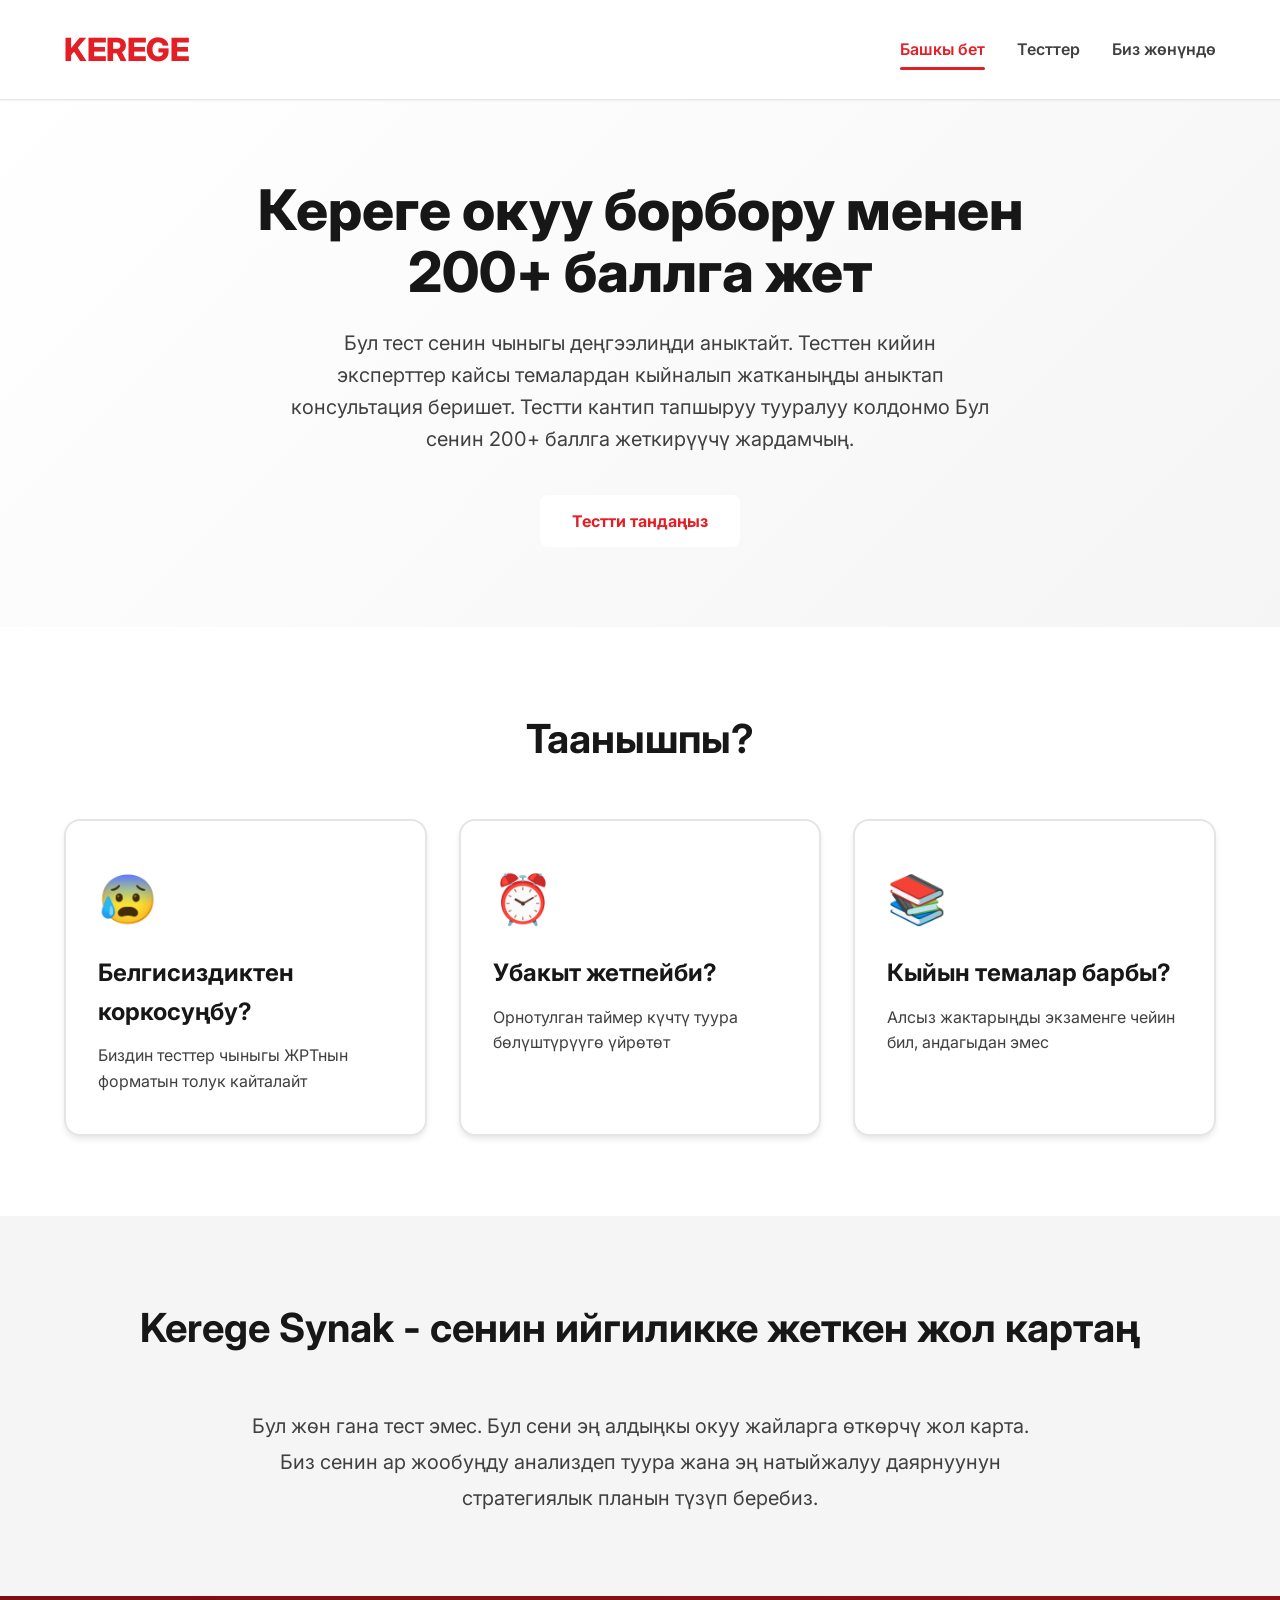
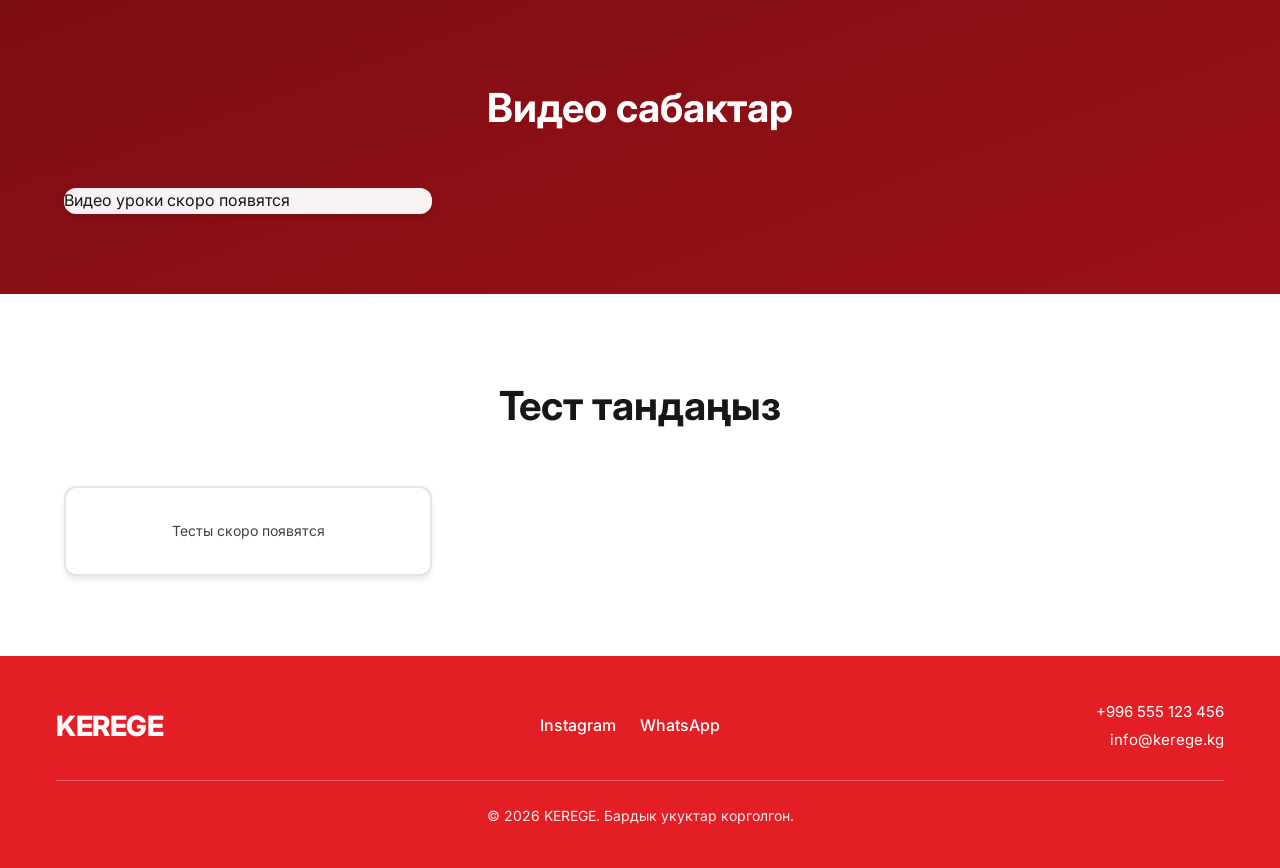
==== commit ddcc9436: "Deploy config" ====
--- a/index.html
+++ b/index.html
@@ -1,21 +1,20 @@
 <!DOCTYPE html>
-<html lang="ru">
+<html lang="ky">
 
 <head>
     <meta charset="UTF-8">
     <meta name="viewport" content="width=device-width, initial-scale=1.0">
-    <meta http-equiv="Content-Security-Policy"
-        content="default-src 'self'; script-src 'self' 'unsafe-eval' 'unsafe-inline' https://cdn.jsdelivr.net; style-src 'self' 'unsafe-inline' https://fonts.googleapis.com; font-src 'self' https://fonts.gstatic.com; img-src 'self' data: https:; connect-src 'self' https://*.supabase.co https://cdn.jsdelivr.net;">
-    <title>KEREGE Synak - Подготовка к ОРТ</title>
+
+    <title>KEREGE Synak - ЖРТга даярдануу</title>
     <meta name="description"
-        content="Сдай ОРТ на 200+ баллов с KEREGE Synak. Проверь свои силы на реальных тестах прошлых лет.">
+        content="KEREGE Synak менен ЖРТдан 200+ балл ал. Өткөн жылдардын чыныгы тесттеринде күчүңдү сына.">
     <link rel="stylesheet" href="styles.css">
+    <link rel="stylesheet" href="test-constructor.css">
     <link rel="preconnect" href="https://fonts.googleapis.com">
     <link rel="preconnect" href="https://fonts.gstatic.com" crossorigin>
     <link href="https://fonts.googleapis.com/css2?family=Inter:wght@400;500;600;700;800&display=swap" rel="stylesheet">
-
-    <!-- Supabase Client -->
-    <script src="https://cdn.jsdelivr.net/npm/@supabase/supabase-js@2"></script>
+    <!-- SheetJS for Excel import -->
+    <script src="https://cdn.jsdelivr.net/npm/xlsx/dist/xlsx.full.min.js"></script>
 </head>
 
 <body>
@@ -35,9 +34,9 @@
                     </button>
 
                     <nav class="nav-menu">
-                        <a href="#" onclick="showHome()" class="nav-link active">Главная</a>
-                        <a href="#tests" onclick="scrollToTests()" class="nav-link">Тесты</a>
-                        <a href="#about" onclick="showAbout()" class="nav-link">О компании</a>
+                        <a href="#" onclick="showHome()" class="nav-link active">Башкы бет</a>
+                        <a href="#tests" onclick="scrollToTests()" class="nav-link">Тесттер</a>
+                        <a href="#about" onclick="showAbout()" class="nav-link">Биз жөнүндө</a>
                     </nav>
                 </div>
             </div>
@@ -46,32 +45,34 @@
         <!-- Hero Section -->
         <section class="hero">
             <div class="container">
-                <h1 class="hero-title">Сдай ОРТ на 200+ баллов с Kerege Synak</h1>
-                <p class="hero-subtitle">Проверь свои силы на реальных тестах прошлых лет. Получи моментальный разбор и
-                    консультацию от экспертов.</p>
-                <button class="btn btn-primary" onclick="scrollToTests()">Выбрать тест</button>
+                <h1 class="hero-title">Кереге окуу борбору менен 200+ баллга жет</h1>
+                <p class="hero-subtitle">Бул тест сенин чыныгы деңгээлиңди аныктайт. Тесттен кийин эксперттер кайсы
+                    темалардан кыйналып жатканыңды аныктап консультация беришет. Тестти кантип тапшыруу тууралуу
+                    колдонмо Бул сенин 200+ баллга жеткирүүчү жардамчың.</p>
+                <button class="btn btn-primary" onclick="scrollToTests()">Тестти тандаңыз</button>
             </div>
         </section>
 
         <!-- Problems Section -->
         <section class="problems">
             <div class="container">
-                <h2 class="section-title">Знакомо?</h2>
-                <div class="cards-grid">
+                <h2 class="section-title">Таанышпы?</h2>
+                <div id="problems-container" class="cards-grid">
+                    <!-- Default content will be replaced by JS if DB connection works -->
                     <div class="card">
                         <div class="card-icon">😰</div>
-                        <h3 class="card-title">Страх перед неизвестностью?</h3>
-                        <p class="card-text">Наши тесты полностью копируют формат реального ЖРТ</p>
+                        <h3 class="card-title">Белгисиздиктен коркосуңбу?</h3>
+                        <p class="card-text">Биздин тесттер чыныгы ЖРТнын форматын толук кайталайт</p>
                     </div>
                     <div class="card">
                         <div class="card-icon">⏰</div>
-                        <h3 class="card-title">Не хватает времени?</h3>
-                        <p class="card-text">Встроенный таймер научит тебя распределять силы</p>
+                        <h3 class="card-title">Убакыт жетпейби?</h3>
+                        <p class="card-text">Орнотулган таймер күчтү туура бөлүштүрүүгө үйрөтөт</p>
                     </div>
                     <div class="card">
                         <div class="card-icon">📚</div>
-                        <h3 class="card-title">Сложные темы?</h3>
-                        <p class="card-text">Узнай свои слабые места до экзамена, а не на нем</p>
+                        <h3 class="card-title">Кыйын темалар барбы?</h3>
+                        <p class="card-text">Алсыз жактарыңды экзаменге чейин бил, андагыдан эмес</p>
                     </div>
                 </div>
             </div>
@@ -80,18 +81,19 @@
         <!-- Solution Section -->
         <section class="solution">
             <div class="container">
-                <h2 class="section-title">Kerege Synak - твоя дорожная карта к успеху</h2>
-                <p class="solution-text">Это не просто тесты. Это твоя дорожная карта к бюджетному обучению. Мы
-                    анализируем каждый твой ответ и даем персональные рекомендации.</p>
+                <h2 class="section-title">Kerege Synak - сенин ийгиликке жеткен жол картаң</h2>
+                <p class="solution-text">Бул жөн гана тест эмес. Бул сени эң алдыңкы окуу жайларга өткөрчү жол карта.
+                    Биз сенин ар жообуңду анализдеп туура жана эң натыйжалуу даярнуунун стратегиялык планын түзүп
+                    беребиз.</p>
             </div>
         </section>
         <!-- Video Section -->
         <section class="video-section" id="videos-section">
             <div class="container">
-                <h2 class="section-title">Видео уроки</h2>
+                <h2 class="section-title">Видео сабактар</h2>
                 <div id="videos-list" class="videos-grid">
                     <div class="video-card" style="padding: 20px; text-align: center;">
-                        <p>Загрузка видео...</p>
+                        <p>Видео жүктөлүүдө...</p>
                     </div>
                 </div>
             </div>
@@ -100,10 +102,10 @@
         <!-- Test Selection Section -->
         <section class="test-selection" id="test-selection">
             <div class="container">
-                <h2 class="section-title">Выбери тест</h2>
+                <h2 class="section-title">Тест тандаңыз</h2>
                 <div id="tests-list" class="tests-grid">
                     <div class="test-card loading">
-                        <p>Загрузка тестов...</p>
+                        <p>Тесттер жүктөлүүдө...</p>
                     </div>
                 </div>
             </div>
@@ -126,9 +128,9 @@
                     </button>
 
                     <nav class="nav-menu">
-                        <a href="#" onclick="showHome()" class="nav-link">Главная</a>
-                        <a href="#tests" onclick="scrollToTests()" class="nav-link">Тесты</a>
-                        <a href="#about" onclick="showAbout()" class="nav-link active">О компании</a>
+                        <a href="#" onclick="showHome()" class="nav-link">Башкы бет</a>
+                        <a href="#tests" onclick="scrollToTests()" class="nav-link">Тесттер</a>
+                        <a href="#about" onclick="showAbout()" class="nav-link active">Биз жөнүндө</a>
                     </nav>
                 </div>
             </div>
@@ -138,8 +140,8 @@
         <section class="about-hero">
             <div class="container">
                 <div class="about-hero-content">
-                    <h1 class="about-title">Центр подготовки «KEREGE»</h1>
-                    <p class="about-slogan">Твой путь к успеху начинается здесь</p>
+                    <h1 class="about-title">«KEREGE» окуу даярдоо борбору</h1>
+                    <p class="about-slogan">Ийгиликке баруучу жолуң ушул жерден башталат</p>
                 </div>
             </div>
         </section>
@@ -147,17 +149,17 @@
         <!-- About Us Section -->
         <section class="about-us">
             <div class="container">
-                <h2 class="section-title">О нас</h2>
+                <h2 class="section-title">Биз жөнүндө</h2>
                 <div class="about-content">
                     <p class="about-description">
-                        <strong>KEREGE</strong>- это профессиональный центр подготовки к ОРТ/ЖРТ, который
-                        помогает
-                        абитуриентам Кыргызстана успешно сдать экзамены и поступить в лучшие вузы страны.
+                        <strong>KEREGE</strong> — ОРТ/ЖРТга даярдоочу профессионал борбор. Кыргызстандын
+                        абитуриенттерине ийгиликтүү экзамен тапшырып, өлкөнүн эң мыкты жогорку окуу жайларына
+                        кирүүгө жардам берет.
                     </p>
                     <p class="about-description">
-                        Наша миссия - сделать качественную подготовку к ОРТ доступной каждому студенту. Мы используем
-                        реальные тесты прошлых лет, предоставляем детальный анализ результатов и индивидуальные
-                        рекомендации для улучшения показателей.
+                        Биздин миссия — ОРТка сапаттуу даярдалууну ар бир студентке жеткиликтүү кылуу.
+                        Биз өткөн жылдардын чыныгы тесттерин колдонобуз, натыйжаларды терең талдап, жекелештирилген
+                        сунуштарды беребиз.
                     </p>
                 </div>
 
@@ -165,19 +167,19 @@
                 <div class="stats-grid">
                     <div class="stat-card">
                         <div class="stat-number">2020</div>
-                        <div class="stat-label">Год основания</div>
+                        <div class="stat-label">Негизделген жыл</div>
                     </div>
                     <div class="stat-card">
                         <div class="stat-number">5+</div>
-                        <div class="stat-label">Лет на рынке</div>
+                        <div class="stat-label">Жылдар тажрыйба</div>
                     </div>
                     <div class="stat-card">
                         <div class="stat-number">1000+</div>
-                        <div class="stat-label">Успешных выпускников</div>
+                        <div class="stat-label">Ийгиликтүү бүтүрүүчүлөр</div>
                     </div>
                     <div class="stat-card">
                         <div class="stat-number">180+</div>
-                        <div class="stat-label">Средний балл ОРТ</div>
+                        <div class="stat-label">ОРТ орточо балл</div>
                     </div>
                 </div>
             </div>
@@ -186,8 +188,8 @@
         <!-- Team Section -->
         <section class="team-section">
             <div class="container">
-                <h2 class="section-title">Наша команда</h2>
-                <p class="section-subtitle">Профессиональные преподаватели с многолетним опытом</p>
+                <h2 class="section-title">Биздин команда</h2>
+                <p class="section-subtitle">Көп жылдык тажрыйбасы бар профессионал мугалимдер</p>
 
                 <div class="team-grid">
                     <div class="team-card">
@@ -196,18 +198,18 @@
                         </div>
                         <h3 class="team-name">Азамат Исаков</h3>
                         <p class="team-subject">Математика</p>
-                        <p class="team-experience">10+ лет опыта</p>
-                        <p class="team-achievement">Более 200 студентов набрали 190+ баллов</p>
+                        <p class="team-experience">10+ жыл тажрыйба</p>
+                        <p class="team-achievement">200дөн ашуун студент 190+ балл алды</p>
                     </div>
 
                     <div class="team-card">
                         <div class="team-photo">
                             <div class="team-avatar">👩‍🏫</div>
                         </div>
-                        <h3 class="team-name">Айгуль Токтогулова</h3>
-                        <p class="team-subject">Логика и Аналогии</p>
-                        <p class="team-experience">8+ лет опыта</p>
-                        <p class="team-achievement">Автор уникальной методики решения аналогий</p>
+                        <h3 class="team-name">Айгүл Токтогулова</h3>
+                        <p class="team-subject">Логика жана Аналогиялар</p>
+                        <p class="team-experience">8+ жыл тажрыйба</p>
+                        <p class="team-achievement">Аналогияларды чечүүнүн уникалдуу методикасынын автору</p>
                     </div>
 
                     <div class="team-card">
@@ -215,19 +217,19 @@
                             <div class="team-avatar">👨‍💼</div>
                         </div>
                         <h3 class="team-name">Бекжан Осмонов</h3>
-                        <p class="team-subject">Методист и координатор</p>
-                        <p class="team-experience">12+ лет опыта</p>
-                        <p class="team-achievement">Разработал систему персонализированной подготовки</p>
+                        <p class="team-subject">Методист жана координатор</p>
+                        <p class="team-experience">12+ жыл тажрыйба</p>
+                        <p class="team-achievement">Жекелештирилген даярдануу системасын иштеп чыкты</p>
                     </div>
 
                     <div class="team-card">
                         <div class="team-photo">
                             <div class="team-avatar">👩‍💻</div>
                         </div>
-                        <h3 class="team-name">Гульнара Асанова</h3>
-                        <p class="team-subject">Чтение и Грамматика</p>
-                        <p class="team-experience">7+ лет опыта</p>
-                        <p class="team-achievement">Эксперт по текстовым заданиям ОРТ</p>
+                        <h3 class="team-name">Гүлнара Асанова</h3>
+                        <p class="team-subject">Окуу жана Грамматика</p>
+                        <p class="team-experience">7+ жыл тажрыйба</p>
+                        <p class="team-achievement">ОРТтун текст тапшырмаларынын эксперти</p>
                     </div>
                 </div>
             </div>
@@ -237,8 +239,8 @@
         <section class="contact-section">
             <div class="container">
                 <div class="contact-content">
-                    <h2 class="section-title">Свяжитесь с нами</h2>
-                    <p class="contact-subtitle">Готовы начать подготовку? Мы всегда на связи!</p>
+                    <h2 class="section-title">Биз менен байланышыңыз</h2>
+                    <p class="contact-subtitle">Даярдалууга даарсыңбы? Биз дайым жеткиликтүүбүз!</p>
 
                     <div class="social-links">
                         <a href="https://instagram.com/kerege.synak" target="_blank" class="social-link instagram">
@@ -262,11 +264,11 @@
                             <path
                                 d="M20.01 15.38c-1.23 0-2.42-.2-3.53-.56-.35-.12-.74-.03-1.01.24l-1.57 1.97c-2.83-1.35-5.48-3.9-6.89-6.83l1.95-1.66c.27-.28.35-.67.24-1.02-.37-1.11-.56-2.3-.56-3.53 0-.54-.45-.99-.99-.99H4.19C3.65 3 3 3.24 3 3.99 3 13.28 10.73 21 20.01 21c.71 0 .99-.63.99-1.18v-3.45c0-.54-.45-.99-.99-.99z" />
                         </svg>
-                        Позвонить сейчас
+                        Азыр чалыңыз
                     </a>
 
                     <p class="contact-info">+996 555 123 456</p>
-                    <p class="contact-address">г. Бишкек, ул. Примерная, 123</p>
+                    <p class="contact-address">Бишкек ш., Үлгүлүү көч., 123</p>
                 </div>
             </div>
         </section>
@@ -276,23 +278,53 @@
     <div id="lead-modal" class="modal">
         <div class="modal-content">
             <span class="close" onclick="closeLeadForm()">&times;</span>
-            <h2 class="modal-title">Начни свой путь к успеху</h2>
-            <p class="modal-subtitle">Чтобы начать, заполни данные. Мы отправим подробный анализ твоих результатов тебе
-                в WhatsApp</p>
+            <h2 class="modal-title">Ийгиликке баруучу жолду баштаңыз</h2>
+            <p class="modal-subtitle">Баштоо үчүн маалыматтарды толтур. Натыйжалардын толук анализин
+                WhatsApp аркылуу жөнөтөбүз</p>
             <form id="lead-form" onsubmit="submitLeadForm(event)">
                 <div class="form-group">
-                    <label for="firstName">Имя</label>
+                    <label for="firstName">Атыңыз</label>
                     <input type="text" id="firstName" name="firstName" required>
                 </div>
                 <div class="form-group">
-                    <label for="lastName">Фамилия</label>
+                    <label for="lastName">Фамилияңыз</label>
                     <input type="text" id="lastName" name="lastName" required>
                 </div>
                 <div class="form-group">
-                    <label for="whatsapp">Номер WhatsApp</label>
+                    <label for="whatsapp">WhatsApp номери</label>
                     <input type="tel" id="whatsapp" name="whatsapp" placeholder="+996 ___ __ __ __" required>
                 </div>
-                <button type="submit" class="btn btn-primary">Начать тест</button>
+
+                <!-- New Lead Generation Fields -->
+                <div class="form-group">
+                    <label for="region">Регион</label>
+                    <select id="region" name="region" required>
+                        <option value="">Регионду тандаңыз</option>
+                        <option value="Бишкек">Бишкек</option>
+                        <option value="Ош">Ош</option>
+                        <option value="Джалал-Абад">Жалал-Абад</option>
+                        <option value="Баткен">Баткен</option>
+                        <option value="Нарын">Нарын</option>
+                        <option value="Талас">Талас</option>
+                        <option value="Иссык-Куль">Ысык-Көл</option>
+                        <option value="Чуй">Чүй</option>
+                    </select>
+                </div>
+                <div class="form-group">
+                    <label for="oblast">Облус/Район</label>
+                    <input type="text" id="oblast" name="oblast" placeholder="Мисалы: Ленин району" required>
+                </div>
+                <div class="form-group">
+                    <label for="parentPhone">Ата-эненин номери</label>
+                    <input type="tel" id="parentPhone" name="parentPhone" placeholder="+996 ___ __ __ __" required>
+                </div>
+                <div class="form-group">
+                    <label for="parentName">Ата-эненин аты</label>
+                    <input type="text" id="parentName" name="parentName" placeholder="Мисалы: Айгүл Токтомушевна"
+                        required>
+                </div>
+
+                <button type="submit" class="btn btn-primary">Тестти баштоо</button>
             </form>
         </div>
     </div>
@@ -308,20 +340,68 @@
             </div>
         </div>
         <div class="test-container">
-            <div class="test-image-section">
-                <img id="test-image" src="" alt="Тест" onclick="zoomImage()">
-                <div id="image-modal" class="image-modal" onclick="closeZoom()">
+            <div class="test-image-section" onclick="zoomImage()" style="cursor: pointer;">
+                <img id="test-image" src="" alt="Тест">
+                <button class="zoom-btn">🔍</button>
+                <div id="image-modal" class="image-modal" onclick="closeZoom(event)">
                     <span class="close-zoom">&times;</span>
                     <img id="zoomed-image" src="" alt="Увеличенное изображение">
                 </div>
             </div>
+
+            <!-- Image Navigation Controls -->
+            <div id="image-controls" class="image-controls" style="display: none;">
+                <button class="nav-btn prev-btn" onclick="prevImage()">❮ Артка</button>
+                <span id="page-counter">Бет. 1 / 1</span>
+                <button class="nav-btn next-btn" onclick="nextImage()">Алдыга ❯</button>
+            </div>
+
             <div class="answer-section">
-                <h3>Введите ваши ответы</h3>
+                <h3>Жоопторуңузду белгилеңиз</h3>
                 <div id="answer-grid" class="answer-grid">
                     <!-- Generated dynamically -->
                 </div>
-                <button class="btn btn-primary" onclick="submitTest()">Завершить тест</button>
-            </div>
+                <button class="btn btn-primary" onclick="submitTest()">Тестти аяктоо</button>
+            </div>
+        </div>
+    </div>
+
+    <!-- Success Modal for Lead Generation -->
+    <div id="success-modal" class="modal">
+        <div class="modal-content success-modal-content">
+            <span class="close" onclick="closeSuccessModal()">&times;</span>
+            <div class="success-icon">🎉</div>
+            <h2 class="modal-title">Тест үчүн рахмат!</h2>
+            <p class="modal-subtitle">Натыйжалар мугалимдерибизге жөнөтүлдү.</p>
+
+            <div class="success-card">
+                <div class="card-icon">📊</div>
+                <h3>Толук талдоону алыңыз</h3>
+                <p>Натыйжалардын толук анализи жана жеке консультация алуу үчүн
+                    менеджерибиз менен байланышыңыз:</p>
+            </div>
+
+            <div class="contact-buttons">
+                <a href="https://wa.me/996555123456?text=Саламатсызбы! Мен сиздердин сайттан тест тапшырдым жана натыйжаларды алгым келет."
+                    target="_blank" class="btn btn-whatsapp">
+                    <svg width="24" height="24" viewBox="0 0 24 24" fill="currentColor" style="margin-right: 8px;">
+                        <path
+                            d="M17.472 14.382c-.297-.149-1.758-.867-2.03-.967-.273-.099-.471-.148-.67.15-.197.297-.767.966-.94 1.164-.173.199-.347.223-.644.075-.297-.15-1.255-.463-2.39-1.475-.883-.788-1.48-1.761-1.653-2.059-.173-.297-.018-.458.13-.606.134-.133.298-.347.446-.52.149-.174.198-.298.298-.497.099-.198.05-.371-.025-.52-.075-.149-.669-1.612-.916-2.207-.242-.579-.487-.5-.669-.51-.173-.008-.371-.01-.57-.01-.198 0-.52.074-.792.372-.272.297-1.04 1.016-1.04 2.479 0 1.462 1.065 2.875 1.213 3.074.149.198 2.096 3.2 5.077 4.487.709.306 1.262.489 1.694.625.712.227 1.36.195 1.871.118.571-.085 1.758-.719 2.006-1.413.248-.694.248-1.289.173-1.413-.074-.124-.272-.198-.57-.347m-5.421 7.403h-.004a9.87 9.87 0 01-5.031-1.378l-.361-.214-3.741.982.998-3.648-.235-.374a9.86 9.86 0 01-1.51-5.26c.001-5.45 4.436-9.884 9.888-9.884 2.64 0 5.122 1.03 6.988 2.898a9.825 9.825 0 012.893 6.994c-.003 5.45-4.437 9.884-9.885 9.884m8.413-18.297A11.815 11.815 0 0012.05 0C5.495 0 .16 5.335.157 11.892c0 2.096.547 4.142 1.588 5.945L.057 24l6.305-1.654a11.882 11.882 0 005.683 1.448h.005c6.554 0 11.89-5.335 11.893-11.893a11.821 11.821 0 00-3.48-8.413Z" />
+                    </svg>
+                    WhatsApp жазуу
+                </a>
+                <a href="tel:+996555123456" class="btn btn-call">
+                    <svg width="24" height="24" viewBox="0 0 24 24" fill="currentColor" style="margin-right: 8px;">
+                        <path
+                            d="M20.01 15.38c-1.23 0-2.42-.2-3.53-.56-.35-.12-.74-.03-1.01.24l-1.57 1.97c-2.83-1.35-5.48-3.9-6.89-6.83l1.95-1.66c.27-.28.35-.67.24-1.02-.37-1.11-.56-2.3-.56-3.53 0-.54-.45-.99-.99-.99H4.19C3.65 3 3 3.24 3 3.99 3 13.28 10.73 21 20.01 21c.71 0 .99-.63.99-1.18v-3.45c0-.54-.45-.99-.99-.99z" />
+                    </svg>
+                    Чалуу
+                </a>
+            </div>
+
+            <button class="btn btn-secondary" onclick="closeSuccessModal()" style="margin-top: 16px; width: 100%;">
+                Башкы бетке кайтуу
+            </button>
         </div>
     </div>
 
@@ -337,7 +417,7 @@
 
             <div id="admin-login" class="admin-login">
                 <h2>Вход в админ-панель</h2>
-                <form onsubmit="adminLogin(event)">
+                <form id="admin-login-form">
                     <div class="form-group">
                         <label for="admin-password">Пароль</label>
                         <div style="position: relative;">
@@ -354,137 +434,276 @@
 
             <div id="admin-content" class="admin-content" style="display: none;">
 
-                <!-- CRM / Results Section -->
-                <div class="admin-section">
-                    <h2>📊 Результаты студентов (CRM)</h2>
-                    <div class="crm-controls" style="display: flex; gap: 10px; margin-bottom: 20px;">
-                        <input type="text" id="crm-search" placeholder="Поиск по имени или телефону..."
-                            onkeyup="filterResults()"
-                            style="padding: 10px; flex: 1; border: 1px solid #ddd; border-radius: 6px;">
-                        <button class="btn btn-primary" onclick="loadStudentResults()">Обновить</button>
-                    </div>
-                    <div class="table-container" style="overflow-x: auto;">
-                        <table id="results-table" style="width: 100%; border-collapse: collapse;">
-                            <thead>
-                                <tr style="background: #f5f5f5; text-align: left;">
-                                    <th style="padding: 12px; border-bottom: 2px solid #ddd;">Дата</th>
-                                    <th style="padding: 12px; border-bottom: 2px solid #ddd;">Студент</th>
-                                    <th style="padding: 12px; border-bottom: 2px solid #ddd;">Родитель</th>
-                                    <th style="padding: 12px; border-bottom: 2px solid #ddd;">Регион</th>
-                                    <th style="padding: 12px; border-bottom: 2px solid #ddd;">Тест</th>
-                                    <th style="padding: 12px; border-bottom: 2px solid #ddd;">Балл ОРТ</th>
-                                    <th style="padding: 12px; border-bottom: 2px solid #ddd;">Действия</th>
-                                </tr>
-                            </thead>
-                            <tbody id="results-body">
-                                <!-- Populated via JS -->
-                            </tbody>
-                        </table>
-                    </div>
-                </div>
-
-                <div class="admin-section">
-                    <h2>Загрузить новый тест</h2>
-                    <form id="upload-test-form" onsubmit="uploadTest(event)">
-                        <div class="form-group">
-                            <label for="test-name">Название теста</label>
-                            <input type="text" id="test-name" required placeholder="Например: Математика 2024">
-                        </div>
-                        <div class="form-group">
-                            <label for="test-language">Язык</label>
-                            <select id="test-language" required>
-                                <option value="RU">Русский</option>
-                                <option value="KG">Кыргызский</option>
+                <!-- Admin Navigation -->
+                <div class="admin-nav">
+                    <button class="burger-btn" onclick="toggleAdminMenu()">
+                        <span></span><span></span><span></span>
+                    </button>
+                    <h2 id="current-section-title">📊 CRM</h2>
+                </div>
+
+                <!-- Dropdown Menu -->
+                <div id="admin-menu" class="admin-menu">
+                    <button class="menu-item active" onclick="switchAdminSection('crm', '📊 CRM')">📊 Результаты
+                        студентов</button>
+                    <button class="menu-item" onclick="switchAdminSection('tests', '📝 Управление тестами')">📝
+                        Загрузить / Список тестов</button>
+                    <button class="menu-item" onclick="switchAdminSection('videos', '🎥 Видео уроки')">🎥 Видео
+                        уроки</button>
+                    <button class="menu-item" onclick="switchAdminSection('cms', '✍️ Управление текстами')">✍️ CMS
+                        (Тексты)</button>
+                    <button class="menu-item" onclick="redirectToLanding()"
+                        style="color: #E31E24; border-top: 1px solid #eee;">🚪 Выход</button>
+                </div>
+
+                <!-- 1. CRM Section -->
+                <div id="section-crm" class="admin-tab active">
+                    <div class="admin-section">
+                        <h2>Результаты студентов</h2>
+                        <div class="crm-controls" style="display: flex; gap: 10px; margin-bottom: 20px;">
+                            <input type="text" id="crm-search" placeholder="Поиск по имени или телефону..."
+                                onkeyup="filterResults()"
+                                style="padding: 10px; flex: 1; border: 1px solid #ddd; border-radius: 6px;">
+                            <button class="btn btn-primary" onclick="loadStudentResults()">Обновить</button>
+                        </div>
+                        <div class="table-container" style="overflow-x: auto;">
+                            <table id="results-table" style="width: 100%; border-collapse: collapse;">
+                                <thead>
+                                    <tr style="background: #f5f5f5; text-align: left;">
+                                        <th style="padding: 12px; border-bottom: 2px solid #ddd;">Дата</th>
+                                        <th style="padding: 12px; border-bottom: 2px solid #ddd;">Студент</th>
+                                        <th style="padding: 12px; border-bottom: 2px solid #ddd;">Родитель</th>
+                                        <th style="padding: 12px; border-bottom: 2px solid #ddd;">Регион</th>
+                                        <th style="padding: 12px; border-bottom: 2px solid #ddd;">Тест</th>
+                                        <th style="padding: 12px; border-bottom: 2px solid #ddd;">Балл ОРТ</th>
+                                        <th style="padding: 12px; border-bottom: 2px solid #ddd;">⚠️ Слабые темы</th>
+                                        <th style="padding: 12px; border-bottom: 2px solid #ddd;">Удалить</th>
+                                        <th style="padding: 12px; border-bottom: 2px solid #ddd;">Сертификат</th>
+                                    </tr>
+                                </thead>
+                                <tbody id="results-body">
+                                    <!-- Populated via JS -->
+                                </tbody>
+                            </table>
+                        </div>
+                    </div>
+                </div>
+
+                <!-- 2. Tests Section — Test Constructor -->
+                <div id="section-tests" class="admin-tab">
+
+                    <!-- ═══ TEST CONSTRUCTOR ═══ -->
+                    <div id="test-constructor-wrapper">
+
+                        <!-- Top Meta Bar -->
+                        <div class="tc-meta-bar">
+                            <input type="text" id="tc-test-name" placeholder="Название теста..."
+                                oninput="tcAutoSaveTrigger()" title="Название теста">
+                            <select id="tc-test-language" onchange="tcAutoSaveTrigger()" title="Язык теста">
+                                <option value="RU">🇷🇺 Русский</option>
+                                <option value="KG">🇰🇬 Кыргызча</option>
                             </select>
-                        </div>
-                        <div class="form-group">
-                            <label for="test-duration">Длительность (минуты)</label>
-                            <input type="number" id="test-duration" required value="45" min="1">
-                        </div>
-                        <div class="form-group">
-                            <label for="test-photo">Фото теста</label>
-                            <input type="file" id="test-photo" accept="image/*" required>
-                        </div>
-                        <div class="form-group">
-                            <label for="answer-key">Ключ ответов (через запятую, например: A,B,C,D,E,A,B...)</label>
-                            <textarea id="answer-key" required placeholder="A,B,C,D,E,A,B,C,D,E" rows="3"></textarea>
-                        </div>
-
-                        <!-- ORT-Specific Fields -->
-                        <div class="form-group">
-                            <label for="test-type">Тип теста (ORT структура)</label>
-                            <select id="test-type">
-                                <option value="standard">Стандартный (без разделов)</option>
-                                <option value="math">Математика ОРТ (2 части + перерыв)</option>
-                                <option value="kyrgyz">Кыргызский язык (3 раздела + перерывы)</option>
+                            <input type="number" id="tc-test-duration" value="170" min="1" style="width:80px;"
+                                title="Длительность (мин)" oninput="tcAutoSaveTrigger()">
+                            <span style="font-size:12px;color:#999;">мин</span>
+                            <select id="tc-test-type" onchange="tcAutoSaveTrigger()" title="Тип теста">
+                                <option value="standard">Стандартный</option>
+                                <option value="math">Математика ОРТ</option>
+                                <option value="kyrgyz">Кыргызский язык</option>
+                                <option value="ort_full">ОРТ полный</option>
                             </select>
-                        </div>
-
-                        <div class="form-group">
-                            <label for="question-topics">Темы вопросов (JSON массив)</label>
-                            <textarea id="question-topics" placeholder='["Алгебра","Геометрия","Дроби",...]'
-                                rows="2"></textarea>
-                            <small style="color: #666; font-size: 12px;">Опционально: список тем для каждого
-                                вопроса</small>
-                        </div>
-
-                        <div class="form-group">
-                            <label for="question-weights">Веса вопросов (JSON массив)</label>
-                            <textarea id="question-weights" placeholder='[1,1,2,1,1,...]' rows="2"></textarea>
-                            <small style="color: #666; font-size: 12px;">Опционально: вес каждого вопроса (по умолчанию
-                                1)</small>
-                        </div>
-
-                        <button type="submit" class="btn btn-primary">Загрузить тест</button>
-                    </form>
-                </div>
-
-                <div class="admin-section">
-                    <h2>Загруженные тесты</h2>
-                    <div id="admin-tests-list">
-                        <p>Загрузка...</p>
-                    </div>
-                </div>
-
-                <!-- Video Management Section -->
-                <div class="admin-section" style="margin-top: 40px; border-top: 1px solid #eee; padding-top: 20px;">
-                    <h2>Управление видео уроками</h2>
-                    <div class="admin-form-container">
-                        <form id="video-form" onsubmit="event.preventDefault(); saveVideo()">
-                            <div class="form-group">
-                                <label>Название видео</label>
-                                <input type="text" id="video-title" required
-                                    placeholder="Например: Разбор математики 2024">
+                            <div class="tc-spacer"></div>
+                            <div class="tc-autosave-badge" id="tc-autosave-badge">💾 Автосохранение</div>
+                            <button class="tc-btn tc-btn-import" onclick="tcOpenImport()"
+                                title="Импорт из Excel/JSON">📥 Импорт</button>
+                            <button class="tc-btn tc-btn-ghost" onclick="tcOpenPreview()">👁️ Просмотр</button>
+                            <button class="tc-btn tc-btn-success" id="tc-save-btn" onclick="tcFinalSave()">💾 Сохранить
+                                тест</button>
+                        </div>
+
+                        <!-- Import Panel (hidden by default) -->
+                        <div class="tc-import-panel" id="tc-import-panel">
+                            <div style="display:flex;justify-content:space-between;align-items:center;">
+                                <h3>📥 Импорт вопросов</h3>
+                                <button class="tc-btn tc-btn-ghost tc-btn-sm" onclick="tcOpenImport()">✕
+                                    Закрыть</button>
                             </div>
-                            <div class="form-group">
-                                <label>Ссылка на YouTube</label>
-                                <input type="text" id="video-url" required placeholder="https://youtu.be/...">
+                            <div class="tc-import-tabs">
+                                <button class="tc-import-tab-btn active" data-imptab="excel"
+                                    onclick="tcSwitchImportTab('excel')">📊 Excel (.xlsx)</button>
+                                <button class="tc-import-tab-btn" data-imptab="json"
+                                    onclick="tcSwitchImportTab('json')">{ } JSON</button>
                             </div>
-                            <div class="form-group">
-                                <label>Язык</label>
-                                <select id="video-language">
-                                    <option value="RU">Русский</option>
-                                    <option value="KG">Кыргызча</option>
-                                </select>
+
+                            <div class="tc-import-tab active" id="tc-imp-excel">
+                                <p style="font-size:13px;color:#666;margin:0;">Загрузите .xlsx файл. Колонки:
+                                    <strong>text, A, B, C, D, answer, topic, weight, section, explanation</strong>
+                                </p>
+                                <div class="tc-import-drop" onclick="document.getElementById('tc-excel-input').click()">
+                                    📊 Нажмите чтобы выбрать Excel файл
+                                </div>
+                                <input type="file" id="tc-excel-input" accept=".xlsx,.xls,.csv" style="display:none"
+                                    onchange="tcHandleExcelImport(event)">
                             </div>
-                            <button type="submit" class="btn btn-primary" style="background-color: #E31E24;">Добавить
-                                видео</button>
-                        </form>
-                    </div>
-                    <div id="admin-videos-list" style="margin-top: 20px;">
-                        <p>Загрузка видео...</p>
+
+                            <div class="tc-import-tab" id="tc-imp-json">
+                                <p style="font-size:13px;color:#666;margin:0;">Загрузите .json файл со структурой:</p>
+                                <div class="tc-json-hint">[\n {\n "text": "Вопрос...",\n "A": "Вариант", "B":
+                                    "Вариант",\n "C": "Вариант", "D": "Вариант",\n "answer": "A",\n "topic":
+                                    "Алгебра",\n "weight": 1,\n "explanation": "Пояснение..."\n }\n]</div>
+                                <div class="tc-import-drop" onclick="document.getElementById('tc-json-input').click()">
+                                    { } Нажмите чтобы выбрать JSON файл
+                                </div>
+                                <input type="file" id="tc-json-input" accept=".json" style="display:none"
+                                    onchange="tcHandleJSONImport(event)">
+                            </div>
+                        </div>
+
+                        <!-- Bulk Action Bar -->
+                        <div class="tc-bulk-bar" id="tc-bulk-bar">
+                            <strong>✓ <span id="tc-bulk-count">0</span> выбрано</strong>
+                            <select class="tc-bulk-select" id="tc-bulk-field">
+                                <option value="">— Поле —</option>
+                                <option value="topic">Тема</option>
+                                <option value="weight">Вес (баллы)</option>
+                                <option value="section">Раздел</option>
+                                <option value="correctAnswer">Правильный ответ</option>
+                            </select>
+                            <input type="text" class="tc-bulk-select" id="tc-bulk-value" placeholder="Новое значение..."
+                                style="flex:1;max-width:200px;">
+                            <button class="tc-btn tc-btn-primary tc-btn-sm" onclick="tcApplyBulk()">✓ Применить</button>
+                            <button class="tc-btn tc-btn-ghost tc-btn-sm" onclick="tcDeselectAll()">✕ Снять
+                                выбор</button>
+                            <button class="tc-btn tc-btn-ghost tc-btn-sm" onclick="tcSelectAll()">☑ Все</button>
+                        </div>
+
+                        <!-- Body: Sidebar + Main -->
+                        <div class="tc-body">
+
+                            <!-- Sidebar -->
+                            <div class="tc-sidebar" id="tc-sidebar">
+                                <div class="tc-sidebar-header">
+                                    <span>Вопросы</span>
+                                    <span id="tc-q-count" style="font-size:12px;color:#999;">0 вопросов</span>
+                                    <button class="tc-btn tc-btn-primary tc-btn-sm" onclick="tcAddQuestion()"
+                                        title="Добавить вопрос">+ Добавить</button>
+                                </div>
+                                <div class="tc-sidebar-scroll" id="tc-sidebar-list">
+                                    <!-- Generated by JS -->
+                                </div>
+                            </div>
+
+                            <!-- Main Editor -->
+                            <div class="tc-main" id="tc-main">
+                                <div class="tc-empty-state">
+                                    <span class="tc-empty-icon">📝</span>
+                                    <h3>Конструктор тестов</h3>
+                                    <p>Выберите вопрос в списке слева или нажмите «+ Добавить»</p>
+                                </div>
+                            </div>
+                        </div>
+
+                        <!-- Bulk Media Drop Zone -->
+                        <div class="admin-section" style="border-top:1px solid #e2e8f0;padding:20px;">
+                            <h3 style="margin:0 0 12px;font-size:15px;">🖼️ Медиа-менеджер — загрузить фото для всех
+                                вопросов сразу</h3>
+                            <p style="font-size:13px;color:#666;margin:0 0 12px;">Назовите файлы <code>q1.png</code>,
+                                <code>q2.png</code> ... <code>q150.png</code> и перетащите их сюда — они автоматически
+                                привяжутся к нужным вопросам.
+                            </p>
+                            <div class="tc-drop-zone" id="tc-bulk-drop"
+                                ondragover="event.preventDefault(); this.classList.add('drag-over')"
+                                ondragleave="this.classList.remove('drag-over')"
+                                ondrop="event.preventDefault(); this.classList.remove('drag-over'); tcHandleBulkInput({target:{files:event.dataTransfer.files}})"
+                                onclick="document.getElementById('tc-bulk-input').click()">
+                                <span class="tc-drop-icon">📦</span>
+                                <p>Перетащите до 150 изображений сюда</p>
+                                <small>q1.png → Вопрос 1, q2.png → Вопрос 2, ...</small>
+                            </div>
+                            <input type="file" id="tc-bulk-input" accept="image/*" multiple class="tc-drop-input"
+                                onchange="tcHandleBulkInput(event)">
+                            <div class="tc-img-preview-grid" id="tc-media-grid"></div>
+                        </div>
+                    </div>
+
+                    <!-- Published Tests List -->
+                    <div class="admin-section" style="margin-top:12px;">
+                        <div style="display:flex;justify-content:space-between;align-items:center;margin-bottom:12px;">
+                            <h2 style="margin:0;">Опубликованные тесты</h2>
+                            <button class="btn btn-primary" onclick="loadAdminTests()"
+                                style="padding:7px 14px;font-size:13px;">🔄 Обновить</button>
+                        </div>
+                        <div id="admin-tests-list">
+                            <p>Загрузка...</p>
+                        </div>
+                    </div>
+                </div>
+
+                <!-- 3. Video Section -->
+                <div id="section-videos" class="admin-tab">
+                    <div class="admin-section">
+                        <h2>Управление видео уроками</h2>
+                        <div class="admin-form-container">
+                            <form id="video-form" onsubmit="event.preventDefault(); saveVideo()">
+                                <div class="form-group">
+                                    <label>Название видео</label>
+                                    <input type="text" id="video-title" required
+                                        placeholder="Например: Разбор математики 2024">
+                                </div>
+                                <div class="form-group">
+                                    <label>Ссылка на YouTube</label>
+                                    <input type="text" id="video-url" required placeholder="https://youtu.be/...">
+                                </div>
+                                <div class="form-group">
+                                    <label>Язык</label>
+                                    <select id="video-language">
+                                        <option value="RU">Русский</option>
+                                        <option value="KG">Кыргызча</option>
+                                    </select>
+                                </div>
+                                <button type="submit" class="btn btn-primary"
+                                    style="background-color: #E31E24;">Добавить
+                                    видео</button>
+                            </form>
+                        </div>
+                        <div id="admin-videos-list" style="margin-top: 20px;">
+                            <p>Загрузка видео...</p>
+                        </div>
+                    </div>
+                </div>
+
+                <!-- 4. CMS Section -->
+                <div id="section-cms" class="admin-tab">
+                    <div class="admin-section" style="margin-top: 40px; border-top: 1px solid #eee; padding-top: 20px;">
+                        <h2>Управление текстами (CMS)</h2>
+                        <p style="color: #666; margin-bottom: 20px;">Редактирование секции "Знакомо?"</p>
+                        <div id="admin-cms-list"
+                            style="display: grid; grid-template-columns: repeat(auto-fit, minmax(300px, 1fr)); gap: 20px;">
+                            <p>Загрузка контента...</p>
+                        </div>
                     </div>
                 </div>
             </div>
         </div>
     </div>
-
-    <!-- Success Modal -->
-    <div id="success-modal" class="modal">
-        <div class="modal-content success-content">
-            <h2>✅ Готово!</h2>
-            <p>Твой результат передан эксперту Kerege. Ожидай сообщение в WhatsApp</p>
-            <button class="btn btn-primary" onclick="closeSuccessModal()">Вернуться на главную</button>
+    </div>
+
+    <!-- ═══ TEST CONSTRUCTOR: Preview Modal Overlay (body-level) ═══ -->
+    <div class="tc-preview-overlay" id="tc-preview-overlay" onclick="if(event.target===this)tcClosePreview()">
+        <div class="tc-preview-modal">
+            <div class="tc-preview-header">
+                <h3>👁️ Предпросмотр вопроса</h3>
+                <div class="tc-preview-tabs">
+                    <button class="tc-preview-tab-btn active" data-pvtab="desktop"
+                        onclick="tcSwitchPreviewTab('desktop')">🖥️ Desktop</button>
+                    <button class="tc-preview-tab-btn" data-pvtab="mobile" onclick="tcSwitchPreviewTab('mobile')">📱
+                        Mobile</button>
+                </div>
+                <button class="tc-preview-close" onclick="tcClosePreview()">✕</button>
+            </div>
+            <div class="tc-preview-body" id="tc-preview-body">
+                <!-- Populated by JS -->
+            </div>
         </div>
     </div>
 
@@ -503,7 +722,7 @@
                 </div>
             </div>
             <div class="footer-bottom">
-                <p>&copy; 2026 KEREGE. Все права защищены.</p>
+                <p>&copy; 2026 KEREGE. Бардык укуктар корголгон.</p>
             </div>
         </div>
     </footer>
@@ -519,6 +738,8 @@
     <script src="success_modal.js"></script>
     <script src="app.js"></script>
     <script src="admin.js"></script>
+    <script src="test-constructor.js"></script>
+    <script src="certificate-generator.js"></script>
 </body>
 
 </html>
--- a/styles.css
+++ b/styles.css
@@ -47,6 +47,11 @@
 .header {
     padding: 24px 0;
     border-bottom: 1px solid var(--gray-200);
+    background-color: var(--white);
+    position: sticky;
+    top: 0;
+    z-index: 200;
+    box-shadow: var(--shadow-sm);
 }
 
 .logo {
@@ -61,6 +66,7 @@
     padding: 80px 0;
     text-align: center;
     background: linear-gradient(135deg, var(--white) 0%, var(--gray-100) 100%);
+    overflow: hidden;
 }
 
 .hero-title {
@@ -125,6 +131,7 @@
 
 .problems {
     padding: 80px 0;
+    background-color: var(--white);
 }
 
 .cards-grid {
@@ -184,6 +191,7 @@
 /* Test Selection */
 .test-selection {
     padding: 80px 0;
+    background-color: var(--white);
 }
 
 .tests-grid {
@@ -241,23 +249,105 @@
     height: 100%;
     background-color: rgba(0, 0, 0, 0.5);
     backdrop-filter: blur(4px);
+    padding: 0;
+    overflow: auto;
+    /* Allow scrolling if content is taller than screen */
 }
 
 .modal.active {
     display: flex;
     align-items: center;
     justify-content: center;
-}
-
+    padding: 16px;
+    /* Ensure spacing from edges on mobile */
+}
+
+/* Video Grid */
+.videos-grid {
+    display: grid;
+    grid-template-columns: repeat(auto-fill, minmax(300px, 1fr));
+    gap: 24px;
+    margin-top: 32px;
+}
+
+.video-card {
+    background: var(--white);
+    border-radius: 12px;
+    overflow: hidden;
+    box-shadow: var(--shadow-md);
+    transition: all 0.3s ease;
+    border: 1px solid var(--gray-200);
+}
+
+.video-card:hover {
+    transform: translateY(-4px);
+    box-shadow: var(--shadow-lg);
+}
+
+/* Responsive iframe container */
+.video-wrapper {
+    position: relative;
+    padding-bottom: 56.25%;
+    /* 16:9 */
+    height: 0;
+    overflow: hidden;
+}
+
+.video-wrapper iframe {
+    position: absolute;
+    top: 0;
+    left: 0;
+    width: 100%;
+    height: 100%;
+    border: 0;
+}
+
+.video-info {
+    padding: 16px;
+}
+
+.video-title {
+    font-size: 16px;
+    font-weight: 700;
+    margin-bottom: 8px;
+    color: var(--gray-900);
+    line-height: 1.4;
+    display: -webkit-box;
+    -webkit-line-clamp: 2;
+    -webkit-box-orient: vertical;
+    line-clamp: 2;
+    overflow: hidden;
+}
+
+/* Mobile-first modal content */
 .modal-content {
     background-color: var(--white);
-    padding: 48px;
+    padding: 24px 20px;
+    /* Reduced padding for mobile */
     border-radius: 16px;
     max-width: 500px;
-    width: 90%;
+    width: 100%;
+    max-height: 90vh;
+    /* Limit height on mobile */
+    overflow-y: auto;
+    /* Enable scrolling */
     box-shadow: var(--shadow-xl);
     position: relative;
     animation: slideUp 0.3s ease;
+}
+
+/* Tablet and desktop */
+@media (min-width: 640px) {
+    .modal-content {
+        padding: 32px 28px;
+        max-height: 85vh;
+    }
+}
+
+@media (min-width: 768px) {
+    .modal-content {
+        padding: 40px 36px;
+    }
 }
 
 @keyframes slideUp {
@@ -274,55 +364,118 @@
 
 .close {
     position: absolute;
-    right: 24px;
-    top: 24px;
-    font-size: 32px;
-    font-weight: 300;
+    right: 16px;
+    top: 16px;
+    width: 32px;
+    height: 32px;
+    font-size: 28px;
+    font-weight: 400;
     color: var(--gray-700);
     cursor: pointer;
-    transition: color 0.3s ease;
+    transition: all 0.3s ease;
+    display: flex;
+    align-items: center;
+    justify-content: center;
+    border-radius: 50%;
+    background: var(--gray-100);
+    z-index: 10;
 }
 
 .close:hover {
-    color: var(--primary-red);
+    color: var(--white);
+    background: var(--primary-red);
+    transform: rotate(90deg);
 }
 
 .modal-title {
-    font-size: 28px;
+    font-size: 22px;
+    /* Smaller on mobile */
     font-weight: 700;
-    margin-bottom: 12px;
+    margin-bottom: 8px;
     color: var(--gray-900);
+    padding-right: 32px;
+    /* Space for close button */
+}
+
+@media (min-width: 640px) {
+    .modal-title {
+        font-size: 26px;
+        margin-bottom: 12px;
+    }
 }
 
 .modal-subtitle {
-    font-size: 16px;
-    color: var(--gray-700);
-    margin-bottom: 32px;
-    line-height: 1.6;
+    font-size: 14px;
+    /* Smaller on mobile */
+    color: var(--gray-700);
+    margin-bottom: 24px;
+    line-height: 1.5;
+}
+
+@media (min-width: 640px) {
+    .modal-subtitle {
+        font-size: 16px;
+        margin-bottom: 28px;
+        line-height: 1.6;
+    }
 }
 
 /* Forms */
 .form-group {
-    margin-bottom: 24px;
+    margin-bottom: 16px;
+    /* Reduced for mobile */
+}
+
+@media (min-width: 640px) {
+    .form-group {
+        margin-bottom: 20px;
+    }
+}
+
+@media (min-width: 768px) {
+    .form-group {
+        margin-bottom: 24px;
+    }
 }
 
 .form-group label {
     display: block;
     font-weight: 600;
-    margin-bottom: 8px;
+    margin-bottom: 6px;
+    /* Reduced for mobile */
     color: var(--gray-900);
+    font-size: 14px;
+    /* Smaller on mobile */
+}
+
+@media (min-width: 640px) {
+    .form-group label {
+        margin-bottom: 8px;
+        font-size: 15px;
+    }
 }
 
 .form-group input,
 .form-group select,
 .form-group textarea {
     width: 100%;
-    padding: 12px 16px;
+    padding: 10px 14px;
+    /* Reduced for mobile */
     font-size: 16px;
+    /* Keep 16px to prevent zoom on iOS */
     border: 2px solid var(--gray-200);
     border-radius: 8px;
     font-family: inherit;
     transition: border-color 0.3s ease;
+}
+
+@media (min-width: 640px) {
+
+    .form-group input,
+    .form-group select,
+    .form-group textarea {
+        padding: 12px 16px;
+    }
 }
 
 .form-group input:focus,
@@ -378,56 +531,90 @@
     position: relative;
 }
 
-/* Test Container - 2 Panel Layout (Desktop) */
-.test-container {
+/* Test Container - Vertical Layout (All Devices) */
+/* .test-container {
     display: grid;
     gap: 32px;
     padding: 32px 0;
-    max-width: 1400px;
-    /* Wider container for 2-panel */
+    max-width: 800px; 
     margin: 0 auto;
-}
-
+} */
+/* Reset grid to block for vertical flow */
+.test-container {
+    display: block;
+    padding: 24px;
+    max-width: 800px;
+    /* Limit width for readability */
+    margin: 0 auto;
+}
+
+/* Remove 2-column Desktop Layout */
 @media (min-width: 1024px) {
     .test-container {
-        grid-template-columns: 60% 40%;
-        height: calc(100vh - 80px);
-        /* Subtract header height */
-        overflow: hidden;
-        align-items: start;
-        padding-bottom: 0;
+        display: block;
+        height: auto;
+        overflow: visible;
+        padding-bottom: 40px;
     }
 
     .test-image-section {
-        height: 100%;
-        overflow-y: auto;
-        padding-right: 16px;
-        /* Custom Scrollbar */
-        scrollbar-width: thin;
-        scrollbar-color: var(--gray-400) var(--gray-200);
+        height: auto;
+        overflow: visible;
+        padding-right: 0;
+        margin-bottom: 32px;
     }
 
     .answer-section {
-        height: 100%;
-        overflow-y: auto;
-        position: static;
-        /* Remove sticky, use scrollable container */
-        padding: 24px;
-        border-left: 1px solid var(--gray-200);
-    }
+        border-left: none;
+        padding: 0;
+        height: auto;
+        overflow: visible;
+    }
+}
+
+.test-image-section {
+    position: relative;
+    margin-bottom: 24px;
+    text-align: center;
 }
 
 .test-image-section img {
-    width: 100%;
+    max-width: 100%;
+    /* max-height: 500px; */
+    /* Let it grow naturally */
     height: auto;
     border-radius: 12px;
     box-shadow: var(--shadow-lg);
     cursor: zoom-in;
     transition: transform 0.3s ease;
-}
-
-.test-image-section img:hover {
-    transform: scale(1.02);
+    display: block;
+    margin: 0 auto;
+}
+
+/* Zoom Button Overlay */
+.zoom-btn {
+    position: absolute;
+    bottom: 16px;
+    right: 16px;
+    background: rgba(0, 0, 0, 0.7);
+    color: white;
+    border: none;
+    border-radius: 50%;
+    width: 48px;
+    height: 48px;
+    display: flex;
+    align-items: center;
+    justify-content: center;
+    cursor: pointer;
+    font-size: 20px;
+    transition: background 0.3s;
+    pointer-events: none;
+    /* Let clicks pass through to img onclick */
+}
+
+.test-image-section:hover .zoom-btn {
+    background: rgba(227, 30, 36, 0.9);
+    /* Primary Red */
 }
 
 /* Image Zoom Modal */
@@ -439,7 +626,7 @@
     top: 0;
     width: 100%;
     height: 100%;
-    background-color: rgba(0, 0, 0, 0.95);
+    background-color: rgba(0, 0, 0, 0.9);
     cursor: zoom-out;
 }
 
@@ -454,6 +641,45 @@
     max-height: 95%;
     object-fit: contain;
     box-shadow: var(--shadow-xl);
+}
+
+/* Image Navigation Controls */
+.image-controls {
+    display: flex;
+    justify-content: center;
+    align-items: center;
+    gap: 20px;
+    margin-bottom: 24px;
+}
+
+.nav-btn {
+    background-color: var(--white);
+    border: 1px solid var(--gray-300);
+    padding: 8px 16px;
+    border-radius: 8px;
+    cursor: pointer;
+    font-weight: 600;
+    color: var(--gray-800);
+    transition: all 0.2s ease;
+    display: flex;
+    align-items: center;
+    gap: 5px;
+}
+
+.nav-btn:hover {
+    background-color: var(--gray-100);
+    border-color: var(--gray-400);
+}
+
+.nav-btn:active {
+    transform: scale(0.98);
+}
+
+#page-counter {
+    font-weight: 600;
+    color: var(--gray-600);
+    min-width: 80px;
+    text-align: center;
 }
 
 .close-zoom {
@@ -530,6 +756,55 @@
     transform: scale(1.1);
 }
 
+/* Answer button states for ORT Circle-to-Square logic */
+.answer-bubble {
+    /* Base class for all answer buttons - specific states below */
+    transition: all 0.2s ease;
+}
+
+/* First choice - filled circle (current answer) */
+.answer-bubble.first-choice {
+    background-color: var(--primary-red);
+    border-color: var(--primary-red);
+    color: var(--white);
+    border-radius: 50%;
+}
+
+/* Second choice new - filled circle (current answer) */
+.answer-bubble.second-choice-new {
+    background-color: var(--primary-red);
+    border-color: var(--primary-red);
+    color: var(--white);
+    border-radius: 50%;
+}
+
+/* Second choice old - empty square (previously selected) */
+.answer-bubble.second-choice-old {
+    background: transparent;
+    border: 2px solid var(--gray-400);
+    color: var(--gray-500);
+    border-radius: 4px;
+    /* Square */
+}
+
+/* Third choice - filled square (final answer) */
+.answer-bubble.third-choice {
+    background-color: var(--primary-red);
+    border-color: var(--primary-red);
+    color: var(--white);
+    border-radius: 4px;
+    /* Square */
+}
+
+/* Unselected - empty circle */
+.answer-bubble.unselected {
+    background: var(--white);
+    border: 2px solid var(--gray-300);
+    color: var(--gray-700);
+    border-radius: 50%;
+}
+
+/* Legacy classes for compatibility */
 .answer-btn.selected {
     background-color: var(--primary-red);
     border-color: var(--primary-red);
@@ -612,20 +887,94 @@
 }
 
 /* Success Modal */
-.success-content {
+.success-modal-content {
     text-align: center;
-}
-
-.success-content h2 {
-    font-size: 32px;
+    max-width: 600px !important;
+}
+
+.success-icon {
+    font-size: 64px;
     margin-bottom: 16px;
+    animation: bounce 0.6s ease;
+}
+
+@keyframes bounce {
+
+    0%,
+    100% {
+        transform: translateY(0);
+    }
+
+    50% {
+        transform: translateY(-20px);
+    }
+}
+
+.success-card {
+    background: var(--gray-100);
+    padding: 24px;
+    border-radius: 12px;
+    margin: 24px 0;
+    text-align: left;
+}
+
+.success-card .card-icon {
+    font-size: 40px;
+    margin-bottom: 12px;
+}
+
+.success-card h3 {
+    font-size: 20px;
+    font-weight: 700;
+    margin-bottom: 8px;
     color: var(--gray-900);
 }
 
-.success-content p {
-    font-size: 18px;
-    color: var(--gray-700);
-    margin-bottom: 32px;
+.success-card p {
+    font-size: 15px;
+    color: var(--gray-700);
+    line-height: 1.6;
+    margin: 0;
+}
+
+.contact-buttons {
+    display: flex;
+    gap: 12px;
+    margin-top: 24px;
+}
+
+@media (max-width: 640px) {
+    .contact-buttons {
+        flex-direction: column;
+    }
+}
+
+.btn-whatsapp {
+    background: #25D366;
+    color: white;
+    flex: 1;
+    display: flex;
+    align-items: center;
+    justify-content: center;
+    text-decoration: none;
+}
+
+.btn-whatsapp:hover {
+    background: #20BA5A;
+}
+
+.btn-call {
+    background: var(--primary-red);
+    color: white;
+    flex: 1;
+    display: flex;
+    align-items: center;
+    justify-content: center;
+    text-decoration: none;
+}
+
+.btn-call:hover {
+    background: #C01A1F;
 }
 
 /* Responsive Design */
@@ -1292,4 +1641,222 @@
 .timer-toast.show {
     opacity: 1;
     transform: translateX(-50%) translateY(0);
+}
+
+/* Admin Navigation Styles */
+.admin-nav {
+    display: flex;
+    align-items: center;
+    gap: 16px;
+    padding: 16px 0;
+    margin-bottom: 24px;
+    border-bottom: 2px solid var(--gray-200);
+    position: sticky;
+    top: 0;
+    background: var(--white);
+    z-index: 900;
+}
+
+.burger-btn {
+    background: none;
+    border: none;
+    cursor: pointer;
+    padding: 8px;
+    display: flex;
+    flex-direction: column;
+    gap: 5px;
+}
+
+.burger-btn span {
+    display: block;
+    width: 24px;
+    height: 3px;
+    background-color: var(--gray-900);
+    border-radius: 2px;
+    transition: 0.3s;
+}
+
+.admin-menu {
+    display: none;
+    /* Hidden by default */
+    background: var(--white);
+    border: 1px solid var(--gray-200);
+    border-radius: 8px;
+    box-shadow: var(--shadow-lg);
+    padding: 8px;
+    margin-bottom: 24px;
+    animation: slideDown 0.2s ease;
+}
+
+.admin-menu.active {
+    display: flex;
+    flex-direction: column;
+}
+
+.menu-item {
+    background: none;
+    border: none;
+    padding: 12px 16px;
+    text-align: left;
+    font-size: 16px;
+    font-weight: 500;
+    color: var(--gray-700);
+    cursor: pointer;
+    border-radius: 6px;
+    transition: 0.2s;
+}
+
+.menu-item:hover {
+    background-color: var(--gray-100);
+    color: var(--primary-red);
+}
+
+.menu-item.active {
+    background-color: #FFF0F0;
+    color: var(--primary-red);
+    font-weight: 700;
+}
+
+@keyframes slideDown {
+    from {
+        opacity: 0;
+        transform: translateY(-10px);
+    }
+
+    to {
+        opacity: 1;
+        transform: translateY(0);
+    }
+}
+
+/* Tabs logic */
+.admin-tab {
+    display: none;
+    animation: fadeIn 0.3s ease;
+}
+
+.admin-tab.active {
+    display: block;
+}
+
+@keyframes fadeIn {
+    from {
+        opacity: 0;
+    }
+
+    to {
+        opacity: 1;
+    }
+}
+
+/* Remove default margin-top from admin sections when inside tabs */
+.admin-tab .admin-section {
+    margin-top: 0 !important;
+    border-top: none !important;
+}
+
+/* =============================================
+   BURGER MENU (White bars for red header)
+   ============================================= */
+.burger-menu {
+    display: none;
+    flex-direction: column;
+    gap: 5px;
+    cursor: pointer;
+    background: none;
+    border: none;
+    padding: 6px;
+    border-radius: 6px;
+}
+
+.burger-menu span {
+    display: block;
+    width: 26px;
+    height: 3px;
+    background-color: var(--white);
+    border-radius: 2px;
+    transition: all 0.3s ease;
+}
+
+.burger-menu.active span:nth-child(1) {
+    transform: translateY(8px) rotate(45deg);
+}
+
+.burger-menu.active span:nth-child(2) {
+    opacity: 0;
+}
+
+.burger-menu.active span:nth-child(3) {
+    transform: translateY(-8px) rotate(-45deg);
+}
+
+@media (max-width: 768px) {
+    .burger-menu {
+        display: flex;
+    }
+
+    .nav-menu {
+        display: none;
+        position: absolute;
+        top: 70px;
+        left: 0;
+        right: 0;
+        background: #c01a1f;
+        flex-direction: column;
+        gap: 0;
+        padding: 0;
+        z-index: 1000;
+        box-shadow: 0 4px 12px rgba(0, 0, 0, 0.2);
+    }
+
+    .nav-menu.active {
+        display: flex;
+    }
+
+    .nav-link {
+        padding: 14px 24px;
+        display: block;
+        border-bottom: 1px solid rgba(255, 255, 255, 0.1);
+    }
+}
+
+/* =============================================
+   VIDEO SECTION (Red theme)
+   ============================================= */
+.video-section {
+    padding: 80px 0;
+    background: linear-gradient(160deg, #7d0e14 0%, #9b1018 100%);
+}
+
+.video-section .section-title {
+    color: var(--white);
+}
+
+.video-section .video-card {
+    background: rgba(255, 255, 255, 0.95);
+    border: none;
+}
+
+.video-section .video-title,
+.video-section h3 {
+    color: var(--gray-900);
+}
+
+/* Hero button contrast on red bg */
+.hero .btn-primary {
+    background: var(--white);
+    color: var(--primary-red);
+    font-weight: 700;
+}
+
+.hero .btn-primary:hover {
+    background: rgba(255, 255, 255, 0.9);
+    transform: translateY(-2px);
+    box-shadow: 0 8px 24px rgba(0, 0, 0, 0.2);
+}
+
+/* Test-page header special: keep white bg */
+#test-page .test-header {
+    background: var(--white);
+    border-bottom: 2px solid var(--primary-red);
 }
--- a/test-constructor.css
+++ b/test-constructor.css
@@ -0,0 +1,786 @@
+/* ============================================================
+   TEST CONSTRUCTOR — Styles
+   Kerege Admin Panel | 2026
+   ============================================================ */
+
+/* ── Root tokens ── */
+:root {
+  --tc-primary: #e31e24;
+  --tc-primary-dark: #c01a1f;
+  --tc-bg: #f4f6fa;
+  --tc-surface: #ffffff;
+  --tc-border: #e2e8f0;
+  --tc-text: #1a202c;
+  --tc-muted: #718096;
+  --tc-success: #10b981;
+  --tc-warning: #f59e0b;
+  --tc-danger: #ef4444;
+  --tc-info: #3b82f6;
+  --tc-sidebar-w: 270px;
+  --tc-radius: 10px;
+  --tc-shadow: 0 2px 12px rgba(0,0,0,.08);
+}
+
+/* ============================================================
+   LAYOUT
+   ============================================================ */
+#test-constructor-wrapper {
+  display: flex;
+  flex-direction: column;
+  gap: 0;
+  background: var(--tc-bg);
+  border-radius: var(--tc-radius);
+  overflow: hidden;
+  border: 1px solid var(--tc-border);
+  box-shadow: var(--tc-shadow);
+  min-height: 82vh;
+}
+
+/* Top meta bar */
+.tc-meta-bar {
+  display: flex;
+  align-items: center;
+  gap: 12px;
+  padding: 14px 20px;
+  background: var(--tc-surface);
+  border-bottom: 1px solid var(--tc-border);
+  flex-wrap: wrap;
+}
+.tc-meta-bar input,
+.tc-meta-bar select {
+  padding: 7px 12px;
+  border: 1px solid var(--tc-border);
+  border-radius: 7px;
+  font-size: 14px;
+  font-family: inherit;
+  color: var(--tc-text);
+  background: var(--tc-bg);
+  transition: border-color .2s;
+}
+.tc-meta-bar input:focus,
+.tc-meta-bar select:focus {
+  outline: none;
+  border-color: var(--tc-primary);
+  background: #fff;
+}
+.tc-meta-bar input[id="tc-test-name"] { flex: 1; min-width: 200px; font-weight: 600; }
+.tc-meta-bar .tc-spacer { flex: 1; }
+
+/* Action buttons in meta bar */
+.tc-btn {
+  display: inline-flex;
+  align-items: center;
+  gap: 6px;
+  padding: 8px 16px;
+  border-radius: 8px;
+  border: none;
+  cursor: pointer;
+  font-size: 13px;
+  font-weight: 600;
+  font-family: inherit;
+  transition: all .18s ease;
+  white-space: nowrap;
+}
+.tc-btn:hover { transform: translateY(-1px); box-shadow: 0 4px 12px rgba(0,0,0,.15); }
+.tc-btn:active { transform: translateY(0); }
+
+.tc-btn-primary   { background: var(--tc-primary); color: #fff; }
+.tc-btn-primary:hover { background: var(--tc-primary-dark); }
+.tc-btn-success   { background: var(--tc-success); color: #fff; }
+.tc-btn-success:hover { background: #059669; }
+.tc-btn-ghost     { background: transparent; color: var(--tc-text); border: 1.5px solid var(--tc-border); }
+.tc-btn-ghost:hover { background: var(--tc-bg); }
+.tc-btn-import    { background: #7c3aed; color: #fff; }
+.tc-btn-import:hover { background: #6d28d9; }
+.tc-btn-sm { padding: 5px 10px; font-size: 12px; border-radius: 6px; }
+
+/* Autosave badge */
+.tc-autosave-badge {
+  display: flex;
+  align-items: center;
+  gap: 5px;
+  font-size: 12px;
+  color: var(--tc-muted);
+  padding: 4px 10px;
+  background: var(--tc-bg);
+  border-radius: 20px;
+  border: 1px solid var(--tc-border);
+  transition: all .3s;
+}
+.tc-autosave-badge.saving  { color: var(--tc-warning); border-color: var(--tc-warning); }
+.tc-autosave-badge.saved   { color: var(--tc-success); border-color: var(--tc-success); }
+.tc-autosave-badge.error   { color: var(--tc-danger); border-color: var(--tc-danger); }
+
+/* Main body: sidebar + editor */
+.tc-body {
+  display: flex;
+  flex: 1;
+  min-height: 0;
+  height: 100%;
+}
+
+/* ============================================================
+   SIDEBAR
+   ============================================================ */
+.tc-sidebar {
+  width: var(--tc-sidebar-w);
+  min-width: var(--tc-sidebar-w);
+  background: var(--tc-surface);
+  border-right: 1px solid var(--tc-border);
+  display: flex;
+  flex-direction: column;
+  overflow: hidden;
+}
+.tc-sidebar-header {
+  display: flex;
+  align-items: center;
+  justify-content: space-between;
+  padding: 12px 14px;
+  background: var(--tc-bg);
+  border-bottom: 1px solid var(--tc-border);
+  gap: 8px;
+}
+.tc-sidebar-header span {
+  font-size: 13px;
+  font-weight: 700;
+  color: var(--tc-muted);
+  text-transform: uppercase;
+  letter-spacing: .05em;
+}
+.tc-sidebar-scroll {
+  flex: 1;
+  overflow-y: auto;
+  padding: 8px 0;
+}
+.tc-sidebar-scroll::-webkit-scrollbar { width: 4px; }
+.tc-sidebar-scroll::-webkit-scrollbar-track { background: transparent; }
+.tc-sidebar-scroll::-webkit-scrollbar-thumb { background: var(--tc-border); border-radius: 2px; }
+
+/* Question card in sidebar */
+.tc-q-item {
+  display: flex;
+  align-items: center;
+  gap: 8px;
+  padding: 8px 14px;
+  cursor: pointer;
+  transition: background .15s;
+  border-left: 3px solid transparent;
+  position: relative;
+}
+.tc-q-item:hover   { background: #f8faff; }
+.tc-q-item.active  {
+  background: #fff0f0;
+  border-left-color: var(--tc-primary);
+}
+.tc-q-item-cb {
+  width: 16px; height: 16px;
+  accent-color: var(--tc-primary);
+  cursor: pointer;
+  flex-shrink: 0;
+}
+.tc-q-num {
+  font-size: 13px;
+  font-weight: 700;
+  color: var(--tc-text);
+  min-width: 24px;
+}
+.tc-q-preview {
+  flex: 1;
+  font-size: 12px;
+  color: var(--tc-muted);
+  overflow: hidden;
+  text-overflow: ellipsis;
+  white-space: nowrap;
+}
+/* Status dots cluster */
+.tc-q-dots {
+  display: flex;
+  gap: 3px;
+  flex-shrink: 0;
+}
+.tc-dot {
+  width: 7px; height: 7px;
+  border-radius: 50%;
+  opacity: .85;
+}
+.tc-dot-ok     { background: var(--tc-success); }
+.tc-dot-warn   { background: var(--tc-warning); }
+.tc-dot-err    { background: var(--tc-danger); }
+.tc-dot-grey   { background: #cbd5e0; }
+
+/* Drag handle */
+.tc-q-drag {
+  font-size: 14px;
+  color: #cbd5e0;
+  cursor: grab;
+  flex-shrink: 0;
+}
+.tc-q-drag:active { cursor: grabbing; }
+
+/* ============================================================
+   BULK ACTION BAR
+   ============================================================ */
+.tc-bulk-bar {
+  display: none;
+  align-items: center;
+  gap: 10px;
+  padding: 10px 14px;
+  background: #fffbeb;
+  border-top: 1px solid var(--tc-warning);
+  flex-wrap: wrap;
+  font-size: 13px;
+}
+.tc-bulk-bar.visible { display: flex; }
+.tc-bulk-bar strong { color: var(--tc-warning); }
+
+.tc-bulk-select {
+  padding: 6px 10px;
+  border: 1px solid var(--tc-border);
+  border-radius: 6px;
+  font-size: 13px;
+  font-family: inherit;
+}
+
+/* ============================================================
+   MAIN EDITOR AREA
+   ============================================================ */
+.tc-main {
+  flex: 1;
+  overflow-y: auto;
+  padding: 24px;
+  display: flex;
+  flex-direction: column;
+  gap: 20px;
+}
+.tc-main::-webkit-scrollbar { width: 6px; }
+.tc-main::-webkit-scrollbar-thumb { background: var(--tc-border); border-radius: 3px; }
+
+/* Empty state */
+.tc-empty-state {
+  flex: 1;
+  display: flex;
+  flex-direction: column;
+  align-items: center;
+  justify-content: center;
+  gap: 12px;
+  color: var(--tc-muted);
+  text-align: center;
+  padding: 60px 20px;
+}
+.tc-empty-state .tc-empty-icon { font-size: 56px; filter: grayscale(1); opacity: .5; }
+.tc-empty-state h3 { font-size: 18px; color: var(--tc-text); margin: 0; }
+.tc-empty-state p  { font-size: 14px; margin: 0; }
+
+/* Section card */
+.tc-card {
+  background: var(--tc-surface);
+  border-radius: var(--tc-radius);
+  border: 1px solid var(--tc-border);
+  box-shadow: 0 1px 4px rgba(0,0,0,.04);
+  overflow: hidden;
+}
+.tc-card-header {
+  display: flex;
+  align-items: center;
+  justify-content: space-between;
+  padding: 12px 18px;
+  background: var(--tc-bg);
+  border-bottom: 1px solid var(--tc-border);
+}
+.tc-card-header h3 {
+  margin: 0;
+  font-size: 14px;
+  font-weight: 700;
+  color: var(--tc-text);
+}
+.tc-card-body { padding: 18px; }
+
+/* Form row */
+.tc-row {
+  display: flex;
+  gap: 12px;
+  margin-bottom: 14px;
+  flex-wrap: wrap;
+}
+.tc-field {
+  display: flex;
+  flex-direction: column;
+  gap: 5px;
+  flex: 1;
+  min-width: 140px;
+}
+.tc-field label {
+  font-size: 12px;
+  font-weight: 600;
+  color: var(--tc-muted);
+  text-transform: uppercase;
+  letter-spacing: .04em;
+}
+.tc-field input,
+.tc-field select,
+.tc-field textarea {
+  padding: 9px 12px;
+  border: 1.5px solid var(--tc-border);
+  border-radius: 8px;
+  font-size: 14px;
+  font-family: inherit;
+  color: var(--tc-text);
+  background: var(--tc-surface);
+  transition: border-color .2s, box-shadow .2s;
+  resize: vertical;
+}
+.tc-field input:focus,
+.tc-field select:focus,
+.tc-field textarea:focus {
+  outline: none;
+  border-color: var(--tc-primary);
+  box-shadow: 0 0 0 3px rgba(227,30,36,.1);
+}
+
+/* ── Rich Text Toolbar ── */
+.tc-rt-toolbar {
+  display: flex;
+  align-items: center;
+  gap: 2px;
+  padding: 6px 8px;
+  background: var(--tc-bg);
+  border: 1.5px solid var(--tc-border);
+  border-bottom: none;
+  border-radius: 8px 8px 0 0;
+  flex-wrap: wrap;
+}
+.tc-rt-btn {
+  padding: 4px 9px;
+  background: transparent;
+  border: 1px solid transparent;
+  border-radius: 5px;
+  cursor: pointer;
+  font-size: 13px;
+  font-family: inherit;
+  color: var(--tc-text);
+  font-weight: 600;
+  transition: all .15s;
+  line-height: 1.4;
+}
+.tc-rt-btn:hover { background: #fff; border-color: var(--tc-border); }
+.tc-rt-btn.active { background: var(--tc-primary); color: #fff; border-color: var(--tc-primary); }
+.tc-rt-sep { width: 1px; height: 20px; background: var(--tc-border); margin: 0 4px; }
+
+.tc-rt-area {
+  width: 100%;
+  min-height: 80px;
+  padding: 10px 12px;
+  border: 1.5px solid var(--tc-border);
+  border-radius: 0 0 8px 8px;
+  font-size: 14px;
+  font-family: inherit;
+  color: var(--tc-text);
+  line-height: 1.6;
+  background: #fff;
+  box-sizing: border-box;
+  transition: border-color .2s;
+}
+.tc-rt-area:focus {
+  outline: none;
+  border-color: var(--tc-primary);
+  box-shadow: 0 0 0 3px rgba(227,30,36,.1);
+}
+
+/* ── Answer Options ── */
+.tc-options-grid {
+  display: grid;
+  grid-template-columns: 1fr 1fr;
+  gap: 10px;
+  margin-bottom: 14px;
+}
+.tc-option-row {
+  display: flex;
+  align-items: center;
+  gap: 8px;
+  padding: 8px 10px;
+  border: 1.5px solid var(--tc-border);
+  border-radius: 8px;
+  background: var(--tc-surface);
+  transition: border-color .2s, background .2s;
+  cursor: pointer;
+}
+.tc-option-row.correct {
+  border-color: var(--tc-success);
+  background: #ecfdf5;
+}
+.tc-option-row:hover { border-color: #94a3b8; }
+.tc-option-label {
+  width: 28px; height: 28px;
+  border-radius: 50%;
+  background: var(--tc-bg);
+  display: flex; align-items: center; justify-content: center;
+  font-weight: 700; font-size: 13px;
+  flex-shrink: 0;
+  transition: background .2s, color .2s;
+}
+.tc-option-row.correct .tc-option-label { background: var(--tc-success); color: #fff; }
+.tc-option-input {
+  flex: 1;
+  border: none;
+  outline: none;
+  font-size: 14px;
+  font-family: inherit;
+  background: transparent;
+  color: var(--tc-text);
+}
+.tc-correct-radio { accent-color: var(--tc-success); width: 16px; height: 16px; cursor: pointer; }
+
+/* ── Media Drop Zone ── */
+.tc-drop-zone {
+  border: 2.5px dashed var(--tc-border);
+  border-radius: var(--tc-radius);
+  padding: 24px;
+  text-align: center;
+  cursor: pointer;
+  transition: all .2s;
+  background: var(--tc-bg);
+  position: relative;
+}
+.tc-drop-zone:hover,
+.tc-drop-zone.drag-over {
+  border-color: var(--tc-primary);
+  background: #fff0f0;
+}
+.tc-drop-zone .tc-drop-icon { font-size: 36px; display: block; margin-bottom: 8px; }
+.tc-drop-zone p { margin: 0 0 8px; font-size: 14px; color: var(--tc-muted); }
+.tc-drop-zone small { font-size: 12px; color: #a0aec0; }
+.tc-drop-input { display: none; }
+
+.tc-img-preview-grid {
+  display: grid;
+  grid-template-columns: repeat(auto-fill, minmax(80px, 1fr));
+  gap: 8px;
+  margin-top: 12px;
+}
+.tc-img-thumb {
+  position: relative;
+  border-radius: 6px;
+  overflow: hidden;
+  aspect-ratio: 1;
+  background: var(--tc-bg);
+  border: 1px solid var(--tc-border);
+}
+.tc-img-thumb img {
+  width: 100%; height: 100%;
+  object-fit: cover;
+  display: block;
+}
+.tc-img-thumb .tc-img-label {
+  position: absolute; bottom: 0; left: 0; right: 0;
+  background: rgba(0,0,0,.6);
+  color: #fff;
+  font-size: 10px;
+  text-align: center;
+  padding: 2px 4px;
+}
+.tc-img-thumb .tc-img-del {
+  position: absolute; top: 2px; right: 2px;
+  background: var(--tc-danger);
+  color: #fff;
+  border: none; border-radius: 50%;
+  width: 18px; height: 18px;
+  font-size: 11px;
+  cursor: pointer;
+  display: flex; align-items: center; justify-content: center;
+  line-height: 1;
+}
+
+/* current question image */
+.tc-current-img {
+  max-width: 100%;
+  max-height: 200px;
+  border-radius: 8px;
+  border: 1px solid var(--tc-border);
+  display: block;
+  margin-bottom: 8px;
+  object-fit: contain;
+}
+
+/* Explanation field */
+.tc-explanation {
+  border-left: 3px solid var(--tc-info);
+  padding-left: 12px;
+}
+
+/* ============================================================
+   IMPORT PANEL
+   ============================================================ */
+.tc-import-panel {
+  display: none;
+  flex-direction: column;
+  gap: 14px;
+  padding: 18px;
+  background: var(--tc-surface);
+  border: 1px solid var(--tc-border);
+  border-radius: var(--tc-radius);
+  margin-bottom: 0;
+}
+.tc-import-panel.open { display: flex; }
+.tc-import-panel h3 {
+  margin: 0;
+  font-size: 15px;
+  font-weight: 700;
+}
+.tc-import-tabs {
+  display: flex;
+  gap: 8px;
+}
+.tc-import-tab-btn {
+  padding: 6px 16px;
+  border-radius: 6px;
+  border: 1.5px solid var(--tc-border);
+  background: transparent;
+  cursor: pointer;
+  font-family: inherit;
+  font-size: 13px;
+  font-weight: 600;
+  transition: all .15s;
+}
+.tc-import-tab-btn.active {
+  background: var(--tc-primary);
+  color: #fff;
+  border-color: var(--tc-primary);
+}
+.tc-import-tab { display: none; flex-direction: column; gap: 10px; }
+.tc-import-tab.active { display: flex; }
+
+.tc-import-drop {
+  border: 2px dashed var(--tc-border);
+  border-radius: 8px;
+  padding: 20px;
+  text-align: center;
+  cursor: pointer;
+  transition: all .2s;
+}
+.tc-import-drop:hover { border-color: #7c3aed; background: #faf5ff; }
+
+.tc-json-hint {
+  background: #1e293b;
+  color: #7dd3fc;
+  padding: 14px;
+  border-radius: 8px;
+  font-size: 12px;
+  font-family: 'Courier New', monospace;
+  overflow-x: auto;
+  white-space: pre;
+  line-height: 1.6;
+}
+
+/* ============================================================
+   PREVIEW MODAL
+   ============================================================ */
+.tc-preview-overlay {
+  display: none;
+  position: fixed;
+  inset: 0;
+  background: rgba(0,0,0,.6);
+  z-index: 9999;
+  align-items: center;
+  justify-content: center;
+  padding: 20px;
+}
+.tc-preview-overlay.open { display: flex; }
+.tc-preview-modal {
+  background: var(--tc-surface);
+  border-radius: 16px;
+  box-shadow: 0 20px 60px rgba(0,0,0,.25);
+  width: 100%;
+  max-width: 880px;
+  max-height: 90vh;
+  display: flex;
+  flex-direction: column;
+  overflow: hidden;
+}
+.tc-preview-header {
+  display: flex;
+  justify-content: space-between;
+  align-items: center;
+  padding: 16px 22px;
+  border-bottom: 1px solid var(--tc-border);
+  flex-shrink: 0;
+}
+.tc-preview-header h3 { margin: 0; font-size: 16px; }
+.tc-preview-tabs { display: flex; gap: 8px; }
+.tc-preview-tab-btn {
+  padding: 6px 14px;
+  border-radius: 20px;
+  border: 1.5px solid var(--tc-border);
+  background: transparent;
+  cursor: pointer;
+  font-family: inherit;
+  font-size: 13px;
+  font-weight: 600;
+  transition: all .15s;
+}
+.tc-preview-tab-btn.active { background: var(--tc-text); color: #fff; border-color: var(--tc-text); }
+.tc-preview-close {
+  background: none;
+  border: none;
+  font-size: 22px;
+  cursor: pointer;
+  color: var(--tc-muted);
+  padding: 0 4px;
+  line-height: 1;
+}
+.tc-preview-body {
+  flex: 1;
+  overflow-y: auto;
+  padding: 28px;
+  display: flex;
+  align-items: flex-start;
+  justify-content: center;
+}
+
+/* Desktop frame */
+.tc-preview-desktop {
+  width: 100%;
+  max-width: 720px;
+}
+/* Mobile frame */
+.tc-preview-mobile {
+  width: 375px;
+  border: 8px solid #1a202c;
+  border-radius: 36px;
+  overflow: hidden;
+  box-shadow: 0 20px 40px rgba(0,0,0,.2);
+}
+.tc-preview-mobile-inner {
+  padding: 20px 16px;
+  background: #f9fafb;
+  min-height: 600px;
+}
+
+/* Question card in preview */
+.tc-pv-card {
+  background: #fff;
+  border-radius: 12px;
+  padding: 20px;
+  box-shadow: 0 2px 12px rgba(0,0,0,.08);
+  margin-bottom: 16px;
+}
+.tc-pv-qnum {
+  font-size: 12px;
+  font-weight: 700;
+  color: var(--tc-muted);
+  text-transform: uppercase;
+  letter-spacing: .06em;
+  margin-bottom: 8px;
+}
+.tc-pv-qtext {
+  font-size: 15px;
+  font-weight: 600;
+  color: var(--tc-text);
+  line-height: 1.6;
+  margin-bottom: 14px;
+}
+.tc-pv-img {
+  width: 100%;
+  border-radius: 8px;
+  margin-bottom: 14px;
+  object-fit: contain;
+  max-height: 200px;
+}
+.tc-pv-option {
+  display: flex;
+  align-items: center;
+  gap: 10px;
+  padding: 10px 14px;
+  border: 1.5px solid var(--tc-border);
+  border-radius: 8px;
+  margin-bottom: 8px;
+  font-size: 14px;
+  cursor: pointer;
+  transition: all .15s;
+}
+.tc-pv-option:hover { background: #f8f9fa; }
+.tc-pv-option-label {
+  width: 30px; height: 30px;
+  border-radius: 50%;
+  background: var(--tc-bg);
+  display: flex; align-items: center; justify-content: center;
+  font-weight: 700; font-size: 13px;
+  flex-shrink: 0;
+}
+.tc-pv-explanation {
+  margin-top: 14px;
+  padding: 12px;
+  background: #eff6ff;
+  border-radius: 8px;
+  border-left: 3px solid var(--tc-info);
+  font-size: 13px;
+  color: #1e40af;
+}
+
+/* ============================================================
+   PROGRESS BAR (for autosave / loading)
+   ============================================================ */
+.tc-progress {
+  height: 3px;
+  background: var(--tc-bg);
+  border-radius: 2px;
+  overflow: hidden;
+  margin-bottom: 2px;
+}
+.tc-progress-bar {
+  height: 100%;
+  background: var(--tc-primary);
+  border-radius: 2px;
+  transition: width .3s ease;
+  width: 0%;
+}
+
+/* ============================================================
+   NOTIFICATIONS (toast)
+   ============================================================ */
+.tc-toast {
+  position: fixed;
+  bottom: 24px;
+  right: 24px;
+  padding: 12px 20px;
+  border-radius: 10px;
+  background: var(--tc-text);
+  color: #fff;
+  font-size: 14px;
+  font-weight: 500;
+  box-shadow: 0 8px 24px rgba(0,0,0,.2);
+  z-index: 10000;
+  transform: translateY(80px);
+  opacity: 0;
+  transition: all .3s cubic-bezier(.34,1.56,.64,1);
+  max-width: 340px;
+}
+.tc-toast.show { transform: translateY(0); opacity: 1; }
+.tc-toast.success { background: var(--tc-success); }
+.tc-toast.error   { background: var(--tc-danger); }
+.tc-toast.info    { background: var(--tc-info); }
+
+/* ============================================================
+   RESPONSIVE
+   ============================================================ */
+@media (max-width: 768px) {
+  .tc-body { flex-direction: column; }
+  .tc-sidebar {
+    width: 100%;
+    min-width: unset;
+    border-right: none;
+    border-bottom: 1px solid var(--tc-border);
+    max-height: 200px;
+  }
+  .tc-sidebar-scroll { max-height: 140px; }
+  .tc-options-grid { grid-template-columns: 1fr; }
+  .tc-meta-bar { padding: 10px 14px; }
+  .tc-main { padding: 14px; }
+  .tc-preview-mobile { width: 100%; border: 4px solid #1a202c; border-radius: 20px; }
+  .tc-preview-body { padding: 14px; }
+}
+
+@media (max-width: 480px) {
+  :root { --tc-sidebar-w: 100%; }
+  .tc-meta-bar { gap: 8px; }
+  .tc-btn { padding: 7px 12px; font-size: 12px; }
+}
